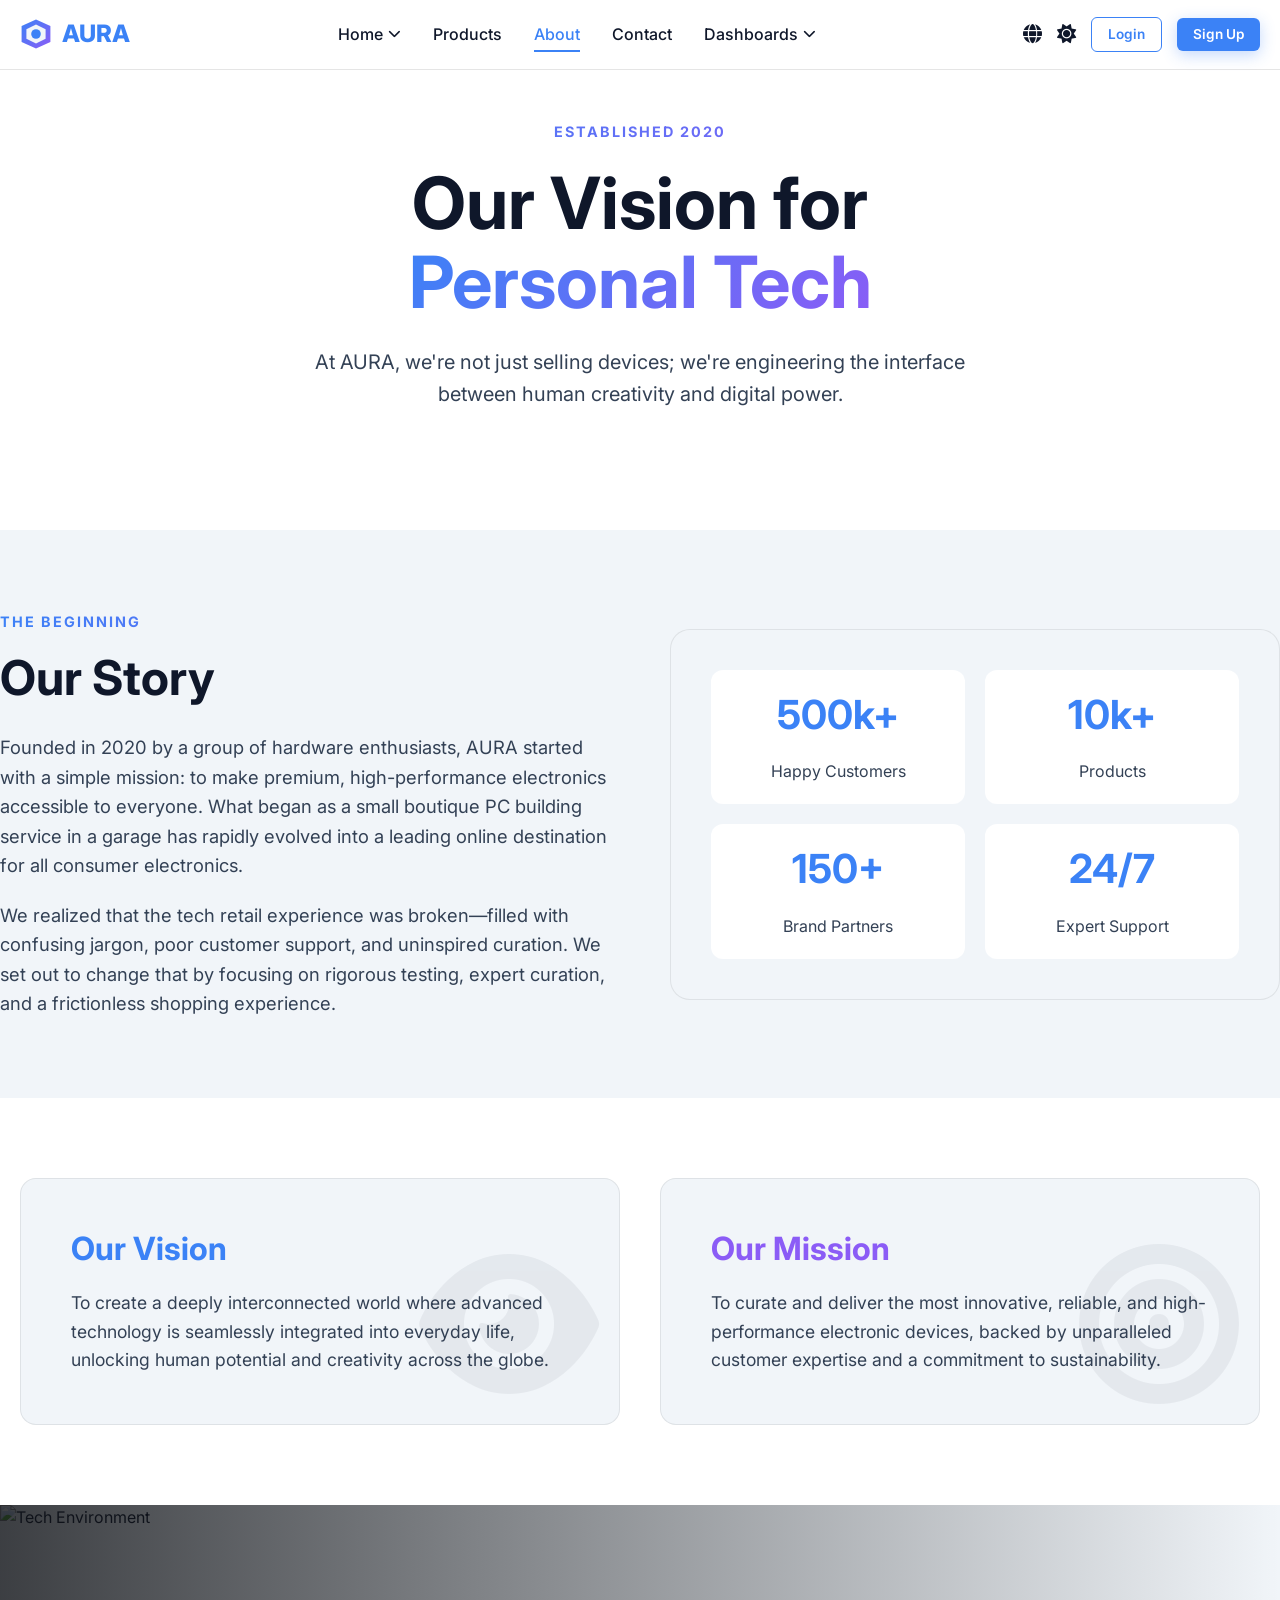
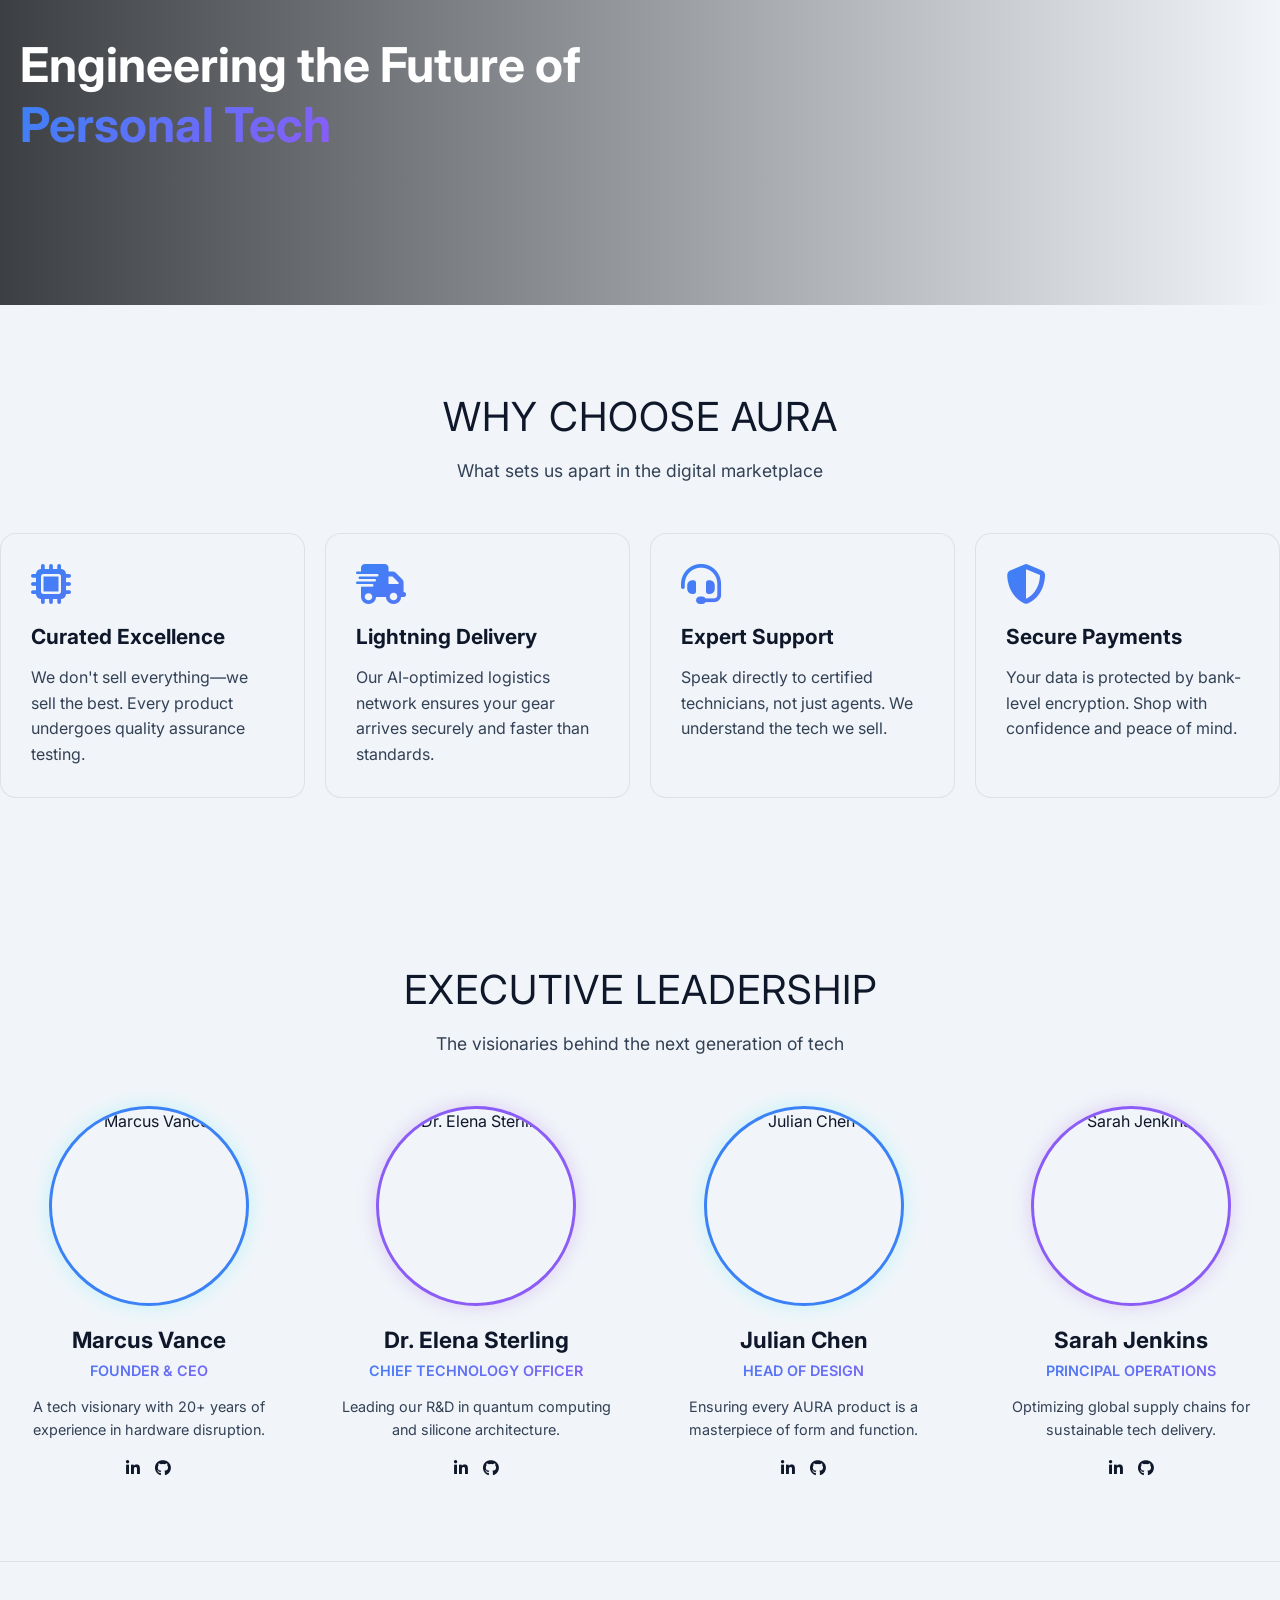
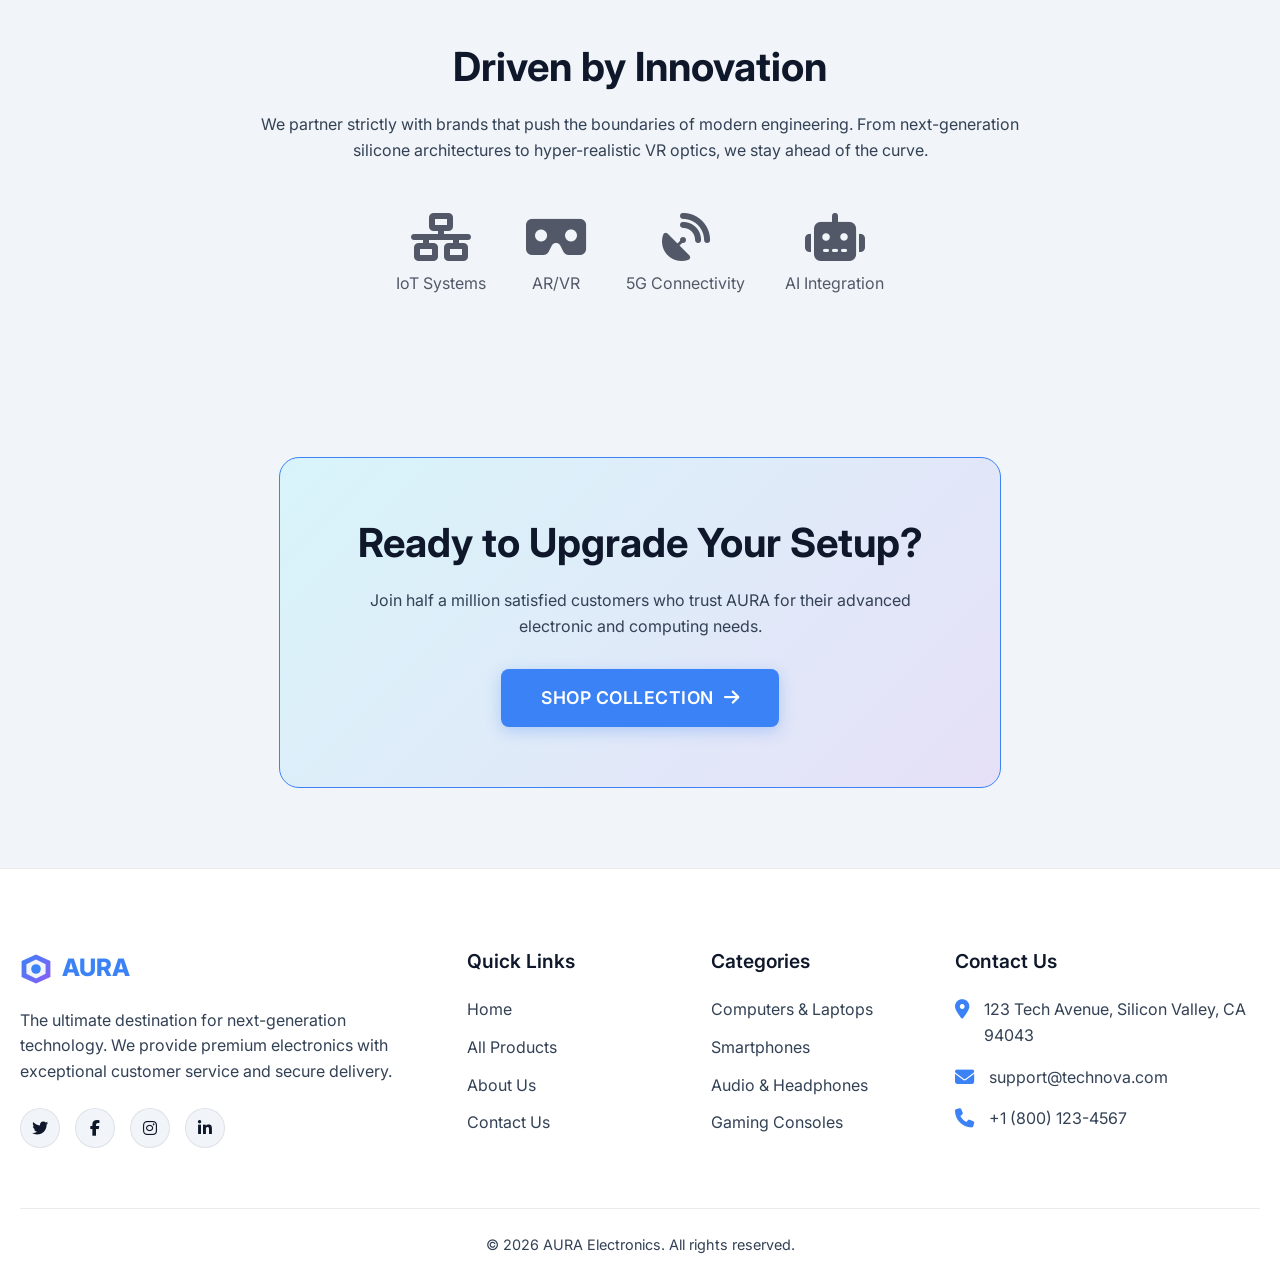
==== about.html @ 364e93a9 "Initial commit: Electronics E-commerce project" ====
<!DOCTYPE html>
<html lang="en">

<head>
    <meta charset="UTF-8">
    <meta name="viewport" content="width=device-width, initial-scale=1.0">
    <title>AURA | About Us</title>
    <link rel="icon"
        href="data:image/svg+xml,%3Csvg xmlns='http://www.w3.org/2000/svg' viewBox='0 0 100 100'%3E%3Cdefs%3E%3ClinearGradient id='g' x1='0%25' y1='0%25' x2='100%25' y2='100%25'%3E%3Cstop offset='0%25' stop-color='%2300f0ff'/%3E%3Cstop offset='100%25' stop-color='%238a2be2'/%3E%3C/linearGradient%3E%3C/defs%3E%3Cpath d='M50 5 L95 25 L95 75 L50 95 L5 75 L5 25 Z' fill='url(%23g)'/%3E%3Cpath d='M50 20 L80 35 L80 65 L50 80 L20 65 L20 35 Z' fill='%230f172a'/%3E%3Ccircle cx='50' cy='50' r='15' fill='%2300f0ff'/%3E%3C/svg%3E">
    <!-- FontAwesome for Icons -->
    <link rel="stylesheet" href="https://cdnjs.cloudflare.com/ajax/libs/font-awesome/6.4.0/css/all.min.css">
    <link rel="stylesheet" href="css/style.css">
    <script>
        (function () {
            const savedTheme = localStorage.getItem('theme');
            const systemTheme = window.matchMedia('(prefers-color-scheme: dark)').matches ? 'dark' : 'light';
            document.documentElement.setAttribute('data-theme', savedTheme || systemTheme);
        })();
    </script>
    <style>
        @media (max-width: 360px) {
            .about-kicker {
                font-size: 0.72rem !important;
                letter-spacing: 1px !important;
                margin-bottom: 10px !important;
            }

            .about-story-title {
                font-size: 1.75rem !important;
                line-height: 1.25 !important;
                margin-bottom: 14px !important;
            }

            .about-text h2:not(.about-story-title) {
                font-size: 2rem !important;
                margin-bottom: 18px !important;
            }

            .about-text p {
                font-size: 1rem !important;
            }

            section.section-padding.container div[style*="display: grid; grid-template-columns: 1fr 1fr; gap: 20px;"] {
                grid-template-columns: 1fr !important;
                padding: 20px !important;
                gap: 12px !important;
            }

            section.section-padding[style*="background: var(--bg-surface);"] .container.grid.grid-2>div {
                padding: 24px !important;
            }

            section[style*="height: 400px; position: relative; overflow: hidden;"] {
                height: 300px !important;
            }

            section[style*="height: 400px; position: relative; overflow: hidden;"] h2 {
                font-size: 1.65rem !important;
                line-height: 1.25 !important;
            }

            .team-card div[style*="width: 200px; height: 200px;"] {
                width: 140px !important;
                height: 140px !important;
            }

            section.section-padding.container.text-center>div[style*="padding: 60px;"] {
                padding: 28px 20px !important;
            }

            section[style*="background: var(--bg-surface-elevated); border-top: 1px solid var(--border-subtle);"] div[style*="display: flex; justify-content: center; gap: 40px; flex-wrap: wrap; opacity: 0.7;"] {
                gap: 20px !important;
            }
        }
    </style>
</head>

<body>

    <div class="main-wrapper">
        <!-- Navigation -->
        <header class="navbar">
            <div class="container nav-container">
                <a href="index.html" class="brand" style="display: flex; align-items: center; gap: 10px;">
                    <svg width="32" height="32" viewBox="0 0 100 100" fill="none" xmlns="http://www.w3.org/2000/svg">
                        <path d="M50 5 L95 25 L95 75 L50 95 L5 75 L5 25 Z" fill="url(#grad1)" />
                        <path d="M50 20 L80 35 L80 65 L50 80 L20 65 L20 35 Z" fill="var(--bg-dark)" />
                        <circle cx="50" cy="50" r="15" fill="var(--primary-blue)" />
                        <defs>
                            <linearGradient id="grad1" x1="0%" y1="0%" x2="100%" y2="100%">
                                <stop offset="0%" stop-color="var(--primary-blue)" />
                                <stop offset="100%" stop-color="var(--secondary-purple)" />
                            </linearGradient>
                        </defs>
                    </svg>
                    <span>AURA</span>
                </a>
                <nav class="nav-links">
                    <div class="dropdown">
                        <a href="index.html" class="dropbtn">Home <i class="fa-solid fa-chevron-down"
                                style="font-size: 0.8em; margin-left: 5px;"></i></a>
                        <div class="dropdown-content">
                            <a href="index.html">Home 1</a>
                            <a href="index2.html">Home 2</a>
                        </div>
                    </div>

                    <a href="products.html">Products</a>
                    <a href="about.html" class="active">About</a>
                    <a href="contact.html">Contact</a>

                    <div class="dropdown">
                        <a href="user-dashboard.html" class="dropbtn">Dashboards <i class="fa-solid fa-chevron-down"
                                style="font-size: 0.8em; margin-left: 5px;"></i></a>
                        <div class="dropdown-content">
                            <a href="user-dashboard.html">User Dashboard</a>
                            <a href="admin-dashboard.html">Admin Dashboard</a>
                        </div>
                    </div>
                    <div class="show-mobile" style="flex-direction: column; width: 100%; gap: 10px; margin-top: 20px;">
                        <a href="login.html" class="btn btn-outline btn-nav" style="width: 100%;">Login</a>
                        <a href="signup.html" class="btn btn-primary btn-nav" style="width: 100%;">Sign Up</a>
                    </div>
                </nav>
                <div class="nav-icons">
                    <button id="rtl-btn" class="nav-icon"
                        style="background: none; border: none; cursor: pointer; color: var(--text-main);"
                        title="Toggle RTL/LTR">
                        <i class="fa-solid fa-globe"></i>
                    </button>
                    <button id="theme-toggle" class="nav-icon" title="Toggle Dark/Light Mode">
        <i class="fa-solid fa-moon"></i>
    </button>

                    <div class="hide-mobile" style="display: flex; gap: 15px; align-items: center;">
                        <a href="login.html" class="btn btn-outline btn-nav">Login</a>
                        <a href="signup.html" class="btn btn-primary btn-nav">Sign Up</a>
                    </div>

                    <div class="hamburger"><span></span><span></span><span></span></div>
                </div>
            </div>
        </header>

            <!-- Page Hero -->
            <section class="hero-section"
                style="padding: 120px 0; background: linear-gradient(var(--nav-bg-solid), var(--nav-bg-solid)), url('https://images.unsplash.com/photo-1516387083627-23f26e382023?q=80&w=2000&auto=format&fit=crop') center/cover; text-align: center;">
                <div class="container" style="max-width: 800px;">
                    <span class="text-gradient" style="font-weight: 700; text-transform: uppercase; letter-spacing: 2px; font-size: 0.9rem; display: block; margin-bottom: 20px;">Established 2020</span>
                    <h1 style="font-size: 4.5rem; line-height: 1.1; margin-bottom: 25px;">Our Vision for <br><span class="text-gradient">Personal Tech</span></h1>
                    <p class="text-muted" style="font-size: 1.25rem; max-width: 700px; margin: 0 auto; line-height: 1.6;">At AURA, we're not just selling devices; we're engineering the interface between human creativity and digital power.</p>
                </div>
            </section>

            <!-- Company Story -->
            <section class="section-padding container">
                <div class="grid grid-2" style="gap: 60px; align-items: center;">
                    <div class="about-text">
                        <span class="text-gradient about-kicker" style="font-weight: 700; text-transform: uppercase; letter-spacing: 2px; font-size: 0.9rem; display: block; margin-bottom: 15px;">The Beginning</span>
                        <h2 class="about-story-title" style="font-size: 3rem; margin-bottom: 25px;">Our Story</h2>
                        <p class="text-muted" style="margin-bottom: 20px; font-size: 1.15rem; line-height: 1.6;">Founded in 2020 by a group
                            of hardware enthusiasts, AURA started with a simple mission: to make premium,
                            high-performance electronics accessible to everyone. What began as a small boutique PC
                            building service in a garage has rapidly evolved into a leading online destination for all
                            consumer electronics.</p>
                        <p class="text-muted" style="font-size: 1.15rem; line-height: 1.6;">We realized that the tech retail experience was
                            broken—filled with confusing jargon, poor customer support, and uninspired curation. We set
                            out to change that by focusing on rigorous testing, expert curation, and a frictionless
                            shopping experience.</p>
                    </div>
                    <div
                        style="background: var(--bg-surface-elevated); border: 1px solid var(--border-subtle); border-radius: 20px; padding: 40px; display: grid; grid-template-columns: 1fr 1fr; gap: 20px;">
                        <div
                            style="text-align: center; padding: 20px; background: var(--bg-surface); border-radius: 12px;">
                            <h3 style="font-size: 2.5rem; color: var(--primary-blue);">500k+</h3>
                            <p class="text-muted">Happy Customers</p>
                        </div>
                        <div
                            style="text-align: center; padding: 20px; background: var(--bg-surface); border-radius: 12px;">
                            <h3 style="font-size: 2.5rem; color: var(--primary-blue);">10k+</h3>
                            <p class="text-muted">Products</p>
                        </div>
                        <div
                            style="text-align: center; padding: 20px; background: var(--bg-surface); border-radius: 12px;">
                            <h3 style="font-size: 2.5rem; color: var(--primary-blue);">150+</h3>
                            <p class="text-muted">Brand Partners</p>
                        </div>
                        <div
                            style="text-align: center; padding: 20px; background: var(--bg-surface); border-radius: 12px;">
                            <h3 style="font-size: 2.5rem; color: var(--primary-blue);">24/7</h3>
                            <p class="text-muted">Expert Support</p>
                        </div>
                    </div>
                </div>
            </section>

            <!-- Vision & Mission -->
            <section class="section-padding" style="background: var(--bg-surface);">
                <div class="container grid grid-2" style="gap: 40px;">
                    <div
                        style="background: var(--bg-dark); padding: 50px; border-radius: 16px; border: 1px solid var(--border-subtle); position: relative; overflow: hidden;">
                        <i class="fa-solid fa-eye"
                            style="position: absolute; right: 20px; bottom: 20px; font-size: 10rem; opacity: 0.05;"></i>
                        <h3 style="font-size: 2rem; margin-bottom: 20px; color: var(--primary-blue);">Our Vision</h3>
                        <p class="text-muted" style="font-size: 1.1rem;">To create a deeply interconnected world where
                            advanced technology is seamlessly integrated into everyday life, unlocking human potential
                            and creativity across the globe.</p>
                    </div>
                    <div
                        style="background: var(--bg-dark); padding: 50px; border-radius: 16px; border: 1px solid var(--border-subtle); position: relative; overflow: hidden;">
                        <i class="fa-solid fa-bullseye"
                            style="position: absolute; right: 20px; bottom: 20px; font-size: 10rem; opacity: 0.05;"></i>
                        <h3 style="font-size: 2rem; margin-bottom: 20px; color: var(--secondary-purple);">Our Mission
                        </h3>
                        <p class="text-muted" style="font-size: 1.1rem;">To curate and deliver the most innovative,
                            reliable, and high-performance electronic devices, backed by unparalleled customer expertise
                            and a commitment to sustainability.</p>
                    </div>
                </div>
            </section>

            <!-- Immersive Visual Section -->
            <section style="height: 400px; position: relative; overflow: hidden;">
                <img src="https://images.unsplash.com/photo-1498050108023-c5249f4df085?q=80&w=2000&auto=format&fit=crop"
                    alt="Tech Environment" style="width: 100%; height: 100%; object-fit: cover;">
                <div
                    style="position: absolute; inset: 0; background: linear-gradient(to right, rgba(15, 17, 21, 0.8), transparent);">
                </div>
                <div class="container" style="position: absolute; top: 50%; transform: translateY(-50%); z-index: 2;">
                    <h2 style="font-size: 3rem; max-width: 600px; color: #fff;">Engineering the Future of <br><span
                            class="text-gradient">Personal Tech</span></h2>
                </div>
            </section>

            <!-- Why Choose Us -->
            <section class="section-padding container">
                <div class="section-title text-center">Why Choose AURA</div>
                <div class="section-subtitle text-center">What sets us apart in the digital marketplace</div>
                <div class="grid grid-4" style="gap: 20px;">
                    <div
                        style="padding: 30px; border: 1px solid var(--border-subtle); border-radius: 16px; background: var(--bg-surface-elevated); transition: var(--transition-bounce);">
                        <i class="fa-solid fa-microchip text-gradient"
                            style="font-size: 2.5rem; margin-bottom: 20px;"></i>
                        <h4 style="font-size: 1.3rem; margin-bottom: 15px;">Curated Excellence</h4>
                        <p class="text-muted">We don't sell everything—we sell the best. Every product undergoes quality assurance testing.</p>
                    </div>
                    <div
                        style="padding: 30px; border: 1px solid var(--border-subtle); border-radius: 16px; background: var(--bg-surface-elevated); transition: var(--transition-bounce);">
                        <i class="fa-solid fa-truck-fast text-gradient"
                            style="font-size: 2.5rem; margin-bottom: 20px;"></i>
                        <h4 style="font-size: 1.3rem; margin-bottom: 15px;">Lightning Delivery</h4>
                        <p class="text-muted">Our AI-optimized logistics network ensures your gear arrives securely and faster than standards.</p>
                    </div>
                    <div
                        style="padding: 30px; border: 1px solid var(--border-subtle); border-radius: 16px; background: var(--bg-surface-elevated); transition: var(--transition-bounce);">
                        <i class="fa-solid fa-headset text-gradient"
                            style="font-size: 2.5rem; margin-bottom: 20px;"></i>
                        <h4 style="font-size: 1.3rem; margin-bottom: 15px;">Expert Support</h4>
                        <p class="text-muted">Speak directly to certified technicians, not just agents. We understand the tech we sell.</p>
                    </div>
                    <div
                        style="padding: 30px; border: 1px solid var(--border-subtle); border-radius: 16px; background: var(--bg-surface-elevated); transition: var(--transition-bounce);">
                        <i class="fa-solid fa-shield-halved text-gradient"
                            style="font-size: 2.5rem; margin-bottom: 20px;"></i>
                        <h4 style="font-size: 1.3rem; margin-bottom: 15px;">Secure Payments</h4>
                        <p class="text-muted">Your data is protected by bank-level encryption. Shop with confidence and peace of mind.</p>
                    </div>
                </div>
            </section>

            <!-- Executive Leadership (Fulfilling Point 28 & 12) -->
            <section class="section-padding container">
                <div class="section-title text-center">Executive Leadership</div>
                <div class="section-subtitle text-center">The visionaries behind the next generation of tech</div>
                <div class="grid grid-4" style="gap: 30px;">
                    <!-- Member 1: Founder -->
                    <div class="team-card" style="text-align: center;">
                        <div style="width: 200px; height: 200px; margin: 0 auto 20px; border-radius: 50%; overflow: hidden; border: 3px solid var(--primary-blue); box-shadow: 0 0 20px rgba(0, 240, 255, 0.2);">
                            <img src="file:///Users/venkatragavn/.gemini/antigravity/brain/c1e89f75-7025-451e-896c-60e40c8e0412/ceo_marcus_vance_1775139511329.png" alt="Marcus Vance" style="width: 100%; height: 100%; object-fit: cover;">
                        </div>
                        <h4 style="font-size: 1.4rem; margin-bottom: 5px;">Marcus Vance</h4>
                        <p class="text-gradient" style="font-weight: 600; margin-bottom: 12px; font-size: 0.9rem; text-transform: uppercase;">Founder & CEO</p>
                        <p class="text-muted" style="font-size: 0.9rem; margin-bottom: 15px;">A tech visionary with 20+ years of experience in hardware disruption.</p>
                        <div style="display: flex; justify-content: center; gap: 15px;">
                            <a href="#" style="color: var(--text-main); transition: all 0.3s;" class="social-icon-hover"><i class="fa-brands fa-linkedin-in"></i></a>
                            <a href="#" style="color: var(--text-main); transition: all 0.3s;" class="social-icon-hover"><i class="fa-brands fa-github"></i></a>
                        </div>
                    </div>

                    <!-- Member 2: CTO -->
                    <div class="team-card" style="text-align: center;">
                        <div style="width: 200px; height: 200px; margin: 0 auto 20px; border-radius: 50%; overflow: hidden; border: 3px solid var(--secondary-purple); box-shadow: 0 0 20px rgba(138, 43, 226, 0.2);">
                            <img src="file:///Users/venkatragavn/.gemini/antigravity/brain/c1e89f75-7025-451e-896c-60e40c8e0412/cto_elena_sterling_portrait_1775139528900.png" alt="Dr. Elena Sterling" style="width: 100%; height: 100%; object-fit: cover;">
                        </div>
                        <h4 style="font-size: 1.4rem; margin-bottom: 5px;">Dr. Elena Sterling</h4>
                        <p class="text-gradient" style="font-weight: 600; margin-bottom: 12px; font-size: 0.9rem; text-transform: uppercase;">Chief Technology Officer</p>
                        <p class="text-muted" style="font-size: 0.9rem; margin-bottom: 15px;">Leading our R&D in quantum computing and silicone architecture.</p>
                        <div style="display: flex; justify-content: center; gap: 15px;">
                            <a href="#" style="color: var(--text-main); transition: all 0.3s;" class="social-icon-hover"><i class="fa-brands fa-linkedin-in"></i></a>
                            <a href="#" style="color: var(--text-main); transition: all 0.3s;" class="social-icon-hover"><i class="fa-brands fa-github"></i></a>
                        </div>
                    </div>

                    <!-- Member 3: Design -->
                    <div class="team-card" style="text-align: center;">
                        <div style="width: 200px; height: 200px; margin: 0 auto 20px; border-radius: 50%; overflow: hidden; border: 3px solid var(--primary-blue); box-shadow: 0 0 20px rgba(0, 240, 255, 0.2);">
                            <img src="file:///Users/venkatragavn/.gemini/antigravity/brain/c1e89f75-7025-451e-896c-60e40c8e0412/head_of_design_julian_chen_portrait_1775139548751.png" alt="Julian Chen" style="width: 100%; height: 100%; object-fit: cover;">
                        </div>
                        <h4 style="font-size: 1.4rem; margin-bottom: 5px;">Julian Chen</h4>
                        <p class="text-gradient" style="font-weight: 600; margin-bottom: 12px; font-size: 0.9rem; text-transform: uppercase;">Head of Design</p>
                        <p class="text-muted" style="font-size: 0.9rem; margin-bottom: 15px;">Ensuring every AURA product is a masterpiece of form and function.</p>
                        <div style="display: flex; justify-content: center; gap: 15px;">
                            <a href="#" style="color: var(--text-main); transition: all 0.3s;" class="social-icon-hover"><i class="fa-brands fa-linkedin-in"></i></a>
                            <a href="#" style="color: var(--text-main); transition: all 0.3s;" class="social-icon-hover"><i class="fa-brands fa-github"></i></a>
                        </div>
                    </div>

                    <!-- Member 4: Strategy -->
                    <div class="team-card" style="text-align: center;">
                        <div style="width: 200px; height: 200px; margin: 0 auto 20px; border-radius: 50%; overflow: hidden; border: 3px solid var(--secondary-purple); box-shadow: 0 0 20px rgba(138, 43, 226, 0.2);">
                            <img src="file:///Users/venkatragavn/.gemini/antigravity/brain/c1e89f75-7025-451e-896c-60e40c8e0412/cso_sarah_jenkins_portrait_1775139567579.png" alt="Sarah Jenkins" style="width: 100%; height: 100%; object-fit: cover;">
                        </div>
                        <h4 style="font-size: 1.4rem; margin-bottom: 5px;">Sarah Jenkins</h4>
                        <p class="text-gradient" style="font-weight: 600; margin-bottom: 12px; font-size: 0.9rem; text-transform: uppercase;">Principal Operations</p>
                        <p class="text-muted" style="font-size: 0.9rem; margin-bottom: 15px;">Optimizing global supply chains for sustainable tech delivery.</p>
                        <div style="display: flex; justify-content: center; gap: 15px;">
                            <a href="#" style="color: var(--text-main); transition: all 0.3s;" class="social-icon-hover"><i class="fa-brands fa-linkedin-in"></i></a>
                            <a href="#" style="color: var(--text-main); transition: all 0.3s;" class="social-icon-hover"><i class="fa-brands fa-github"></i></a>
                        </div>
                    </div>
                </div>
            </section>



            <!-- Technology Expertise -->
            <section class="section-padding"
                style="background: var(--bg-surface-elevated); border-top: 1px solid var(--border-subtle);">
                <div class="container text-center">
                    <h2 style="font-size: 2.5rem; margin-bottom: 20px;">Driven by Innovation</h2>
                    <p class="text-muted" style="max-width: 800px; margin: 0 auto 50px;">We partner strictly with brands
                        that push the boundaries of modern engineering. From next-generation silicone architectures to
                        hyper-realistic VR optics, we stay ahead of the curve.</p>

                    <div style="display: flex; justify-content: center; gap: 40px; flex-wrap: wrap; opacity: 0.7;">
                        <div style="display: flex; flex-direction: column; align-items: center; gap: 10px;">
                            <i class="fa-solid fa-network-wired" style="font-size: 3rem;"></i>
                            <span>IoT Systems</span>
                        </div>
                        <div style="display: flex; flex-direction: column; align-items: center; gap: 10px;">
                            <i class="fa-solid fa-vr-cardboard" style="font-size: 3rem;"></i>
                            <span>AR/VR</span>
                        </div>
                        <div style="display: flex; flex-direction: column; align-items: center; gap: 10px;">
                            <i class="fa-solid fa-satellite-dish" style="font-size: 3rem;"></i>
                            <span>5G Connectivity</span>
                        </div>
                        <div style="display: flex; flex-direction: column; align-items: center; gap: 10px;">
                            <i class="fa-solid fa-robot" style="font-size: 3rem;"></i>
                            <span>AI Integration</span>
                        </div>
                    </div>
                </div>
            </section>

            <!-- Call to Action -->
            <section class="section-padding container text-center">
                <div
                    style="background: linear-gradient(135deg, rgba(0, 240, 255, 0.1), rgba(138, 43, 226, 0.1)); border: 1px solid var(--primary-blue); padding: 60px; border-radius: 20px;">
                    <h2 style="font-size: 2.5rem; margin-bottom: 20px;">Ready to Upgrade Your Setup?</h2>
                    <p class="text-muted"
                        style="margin-bottom: 30px; max-width: 600px; margin-left: auto; margin-right: auto;">Join half
                        a million satisfied customers who trust AURA for their advanced electronic and computing
                        needs.</p>
                    <a href="products.html" class="btn btn-primary" style="padding: 15px 40px; font-size: 1.1rem;">Shop
                        Collection <i class="fa-solid fa-arrow-right"></i></a>
                </div>
            </section>

        </main>

        <!-- Footer -->
        <footer class="footer">
            <div class="container">
                <div class="footer-top">
                    <div>
                        <a href="index.html" class="brand footer-brand"
                            style="display: flex; align-items: center; gap: 10px;">
                            <svg width="32" height="32" viewBox="0 0 100 100" fill="none"
                                xmlns="http://www.w3.org/2000/svg">
                                <path d="M50 5 L95 25 L95 75 L50 95 L5 75 L5 25 Z" fill="url(#grad2)" />
                                <path d="M50 20 L80 35 L80 65 L50 80 L20 65 L20 35 Z" fill="var(--bg-dark)" />
                                <circle cx="50" cy="50" r="15" fill="var(--primary-blue)" />
                                <defs>
                                    <linearGradient id="grad2" x1="0%" y1="0%" x2="100%" y2="100%">
                                        <stop offset="0%" stop-color="var(--primary-blue)" />
                                        <stop offset="100%" stop-color="var(--secondary-purple)" />
                                    </linearGradient>
                                </defs>
                            </svg>
                            <span>AURA</span>
                        </a>
                        <p class="footer-text">The ultimate destination for next-generation technology. We provide
                            premium electronics with exceptional customer service and secure delivery.</p>
                        <div class="social-links">
                            <a href="#" class="social-link"><i class="fa-brands fa-twitter"></i></a>
                            <a href="#" class="social-link"><i class="fa-brands fa-facebook-f"></i></a>
                            <a href="#" class="social-link"><i class="fa-brands fa-instagram"></i></a>
                            <a href="#" class="social-link"><i class="fa-brands fa-linkedin-in"></i></a>
                        </div>
                    </div>

                    <div>
                        <h4 class="footer-title">Quick Links</h4>
                        <ul class="footer-links">
                            <li><a href="index.html">Home</a></li>
                            <li><a href="products.html">All Products</a></li>
                            <li><a href="about.html">About Us</a></li>
                            <li><a href="contact.html">Contact Us</a></li>
                        </ul>
                    </div>

                    <div>
                        <h4 class="footer-title">Categories</h4>
                        <ul class="footer-links">
                            <li><a href="#">Computers & Laptops</a></li>
                            <li><a href="#">Smartphones</a></li>
                            <li><a href="#">Audio & Headphones</a></li>
                            <li><a href="#">Gaming Consoles</a></li>
                        </ul>
                    </div>

                    <div>
                        <h4 class="footer-title">Contact Us</h4>
                        <ul class="footer-contact">
                            <li><i class="fa-solid fa-location-dot"></i> <span>123 Tech Avenue, Silicon Valley, CA
                                    94043</span></li>
                            <li><i class="fa-solid fa-envelope"></i> <span>support@technova.com</span></li>
                            <li><i class="fa-solid fa-phone"></i> <span>+1 (800) 123-4567</span></li>
                        </ul>
                    </div>
                </div>

                <div class="footer-bottom">
                    <p>&copy; 2026 AURA Electronics. All rights reserved.</p>
                </div>
            </div>
        </footer>
    </div>
    <script src="js/script.js"></script>
</body>

</html>
---- css/style.css ----
/* ==========================================================================
   Electronics E-commerce - Modern Tech Theme
   ========================================================================== */

@import url('https://fonts.googleapis.com/css2?family=Inter:wght@300;400;500;600;700;800&display=swap');

:root {
  /* Dynamic Color Palette - Modernized */
  --bg-dark: #0f1115;
  --bg-surface: #1a1d24;
  --bg-surface-elevated: #232730;

  --primary-blue: #3b82f6;
  /* Modern solid blue */
  --primary-blue-hover: #2563eb;
  --secondary-purple: #8b5cf6;
  /* Modern elegant purple */

  --text-main: #f8fafc;
  --text-muted: #94a3b8;

  --border-subtle: rgba(255, 255, 255, 0.06);
  --border-focus: rgba(59, 130, 246, 0.5);

  --glass-bg: rgba(26, 29, 36, 0.65);
  --glass-border: rgba(255, 255, 255, 0.08);

  /* Status Colors */
  --sale-red: #ef4444;
  --success-green: #10b981;
  --rating-yellow: #fbbf24;

  /* Typography */
  --font-family: 'Inter', sans-serif;

  /* Transitions */
  --transition-fast: 0.2s ease;
  --transition-normal: 0.3s ease;
  --transition-bounce: 0.4s cubic-bezier(0.175, 0.885, 0.32, 1.275);

  /* Layout */
  --container-max: 1280px;
  --nav-height: 70px;
  --sidebar-width: 260px;
  --nav-bg: rgba(10, 12, 16, 0.85);
  --nav-bg-solid: rgba(10, 12, 16, 0.98);

  /* Shadows */
  --shadow-glow: 0 0 20px rgba(59, 130, 246, 0.25);
  --shadow-card: 0 10px 40px rgba(0, 0, 0, 0.5);
}

/* Light Mode Overrides */
[data-theme="light"] {
  --bg-surface: #ffffff;
  --bg-surface-elevated: #f1f5f9;
  --text-main: #0f172a;
  --text-muted: #334155; /* Darkened for better contrast in Light Mode */
  --border-subtle: rgba(0, 0, 0, 0.08);
  --bg-dark: #f1f5f9; /* Slightly different for better depth */
}

/* Custom Premium Scrollbar */
::-webkit-scrollbar {
  width: 8px;
  height: 8px;
}

::-webkit-scrollbar-track {
  background: var(--bg-dark);
}

::-webkit-scrollbar-thumb {
  background: var(--border-subtle);
  border-radius: 10px;
}

::-webkit-scrollbar-thumb:hover {
  background: var(--text-muted);
}

[data-theme="light"] {
  --glass-bg: rgba(255, 255, 255, 0.7);
  --glass-border: rgba(0, 0, 0, 0.1);
  --shadow-card: 0 10px 40px rgba(0, 0, 0, 0.05);
  --nav-bg: rgba(255, 255, 255, 0.8);
  --nav-bg-solid: rgba(255, 255, 255, 0.98);
}

/* Theme Transition Prevention (to avoid flash during JS mount) */
.no-transition, .no-transition * {
  transition: none !important;
}

/* ==========================================================================
   Reset & Base
   ========================================================================== */
*,
*::before,
*::after {
  box-sizing: border-box;
  margin: 0;
  padding: 0;
}

body {
  font-family: var(--font-family);
  background-color: var(--bg-dark);
  color: var(--text-main);
  line-height: 1.6;
  overflow-x: hidden;
  -webkit-font-smoothing: antialiased;
  /* Point 2: Fix scrollbar overlap */
  scrollbar-gutter: stable;
  transition: background-color 0.3s ease, color 0.3s ease, border-color 0.3s ease;
}



img {
  max-width: 100%;
  display: block;
  object-fit: cover;
}

a {
  color: inherit;
  text-decoration: none;
  transition: color var(--transition-fast);
}

ul {
  list-style: none;
}

button,
input,
select,
textarea {
  font-family: inherit;
  outline: none;
  border: none;
  background: none;
  color: inherit;
}

/* ==========================================================================
   Typography Utilities
   ========================================================================== */
h1,
h2,
h3,
h4,
h5,
h6 {
  font-weight: 700;
  line-height: 1.25;
  margin-bottom: 1.2rem;
  color: var(--text-main);
}

h1 { font-size: 3.5rem; }
h2 { font-size: 2.5rem; }
h3 { font-size: 1.75rem; }
h4 { font-size: 1.25rem; }
h5 { font-size: 1.1rem; }
h6 { font-size: 1rem; }

.text-gradient {
  background: linear-gradient(135deg, var(--primary-blue), var(--secondary-purple));
  -webkit-background-clip: text;
  -webkit-text-fill-color: transparent;
  background-clip: text;
}

.text-muted {
  color: var(--text-muted);
}

.text-center {
  text-align: center;
}

.section-title {
  font-size: 2.5rem;
  margin-bottom: 0.5rem;
  text-transform: uppercase;
  letter-spacing: 1px;
}

.section-subtitle {
  font-size: 1.1rem;
  color: var(--text-muted);
  margin-bottom: 3rem;
}

/* ==========================================================================
   Layout & Grid
   ========================================================================== */
.container {
  max-width: var(--container-max);
  margin: 0 auto;
  padding: 0 20px;
}

.section-padding {
  padding: 80px 0;
}

.grid {
  display: grid;
  gap: 24px;
  align-items: stretch;
}

.grid-2 {
  grid-template-columns: repeat(2, 1fr);
}

.grid-3 {
  grid-template-columns: repeat(3, 1fr);
}

.grid-4 {
  grid-template-columns: repeat(4, 1fr);
}

.grid-5 {
  grid-template-columns: repeat(5, 1fr);
}

/* Grid items - ensure they stretch and align content */
.grid > div {
  display: flex;
  flex-direction: column;
}

.grid > div > .chart-container-enhanced,
.grid > div > .donut-container {
  flex-grow: 1;
}

/* ==========================================================================
   Components: Buttons
   ========================================================================== */
.btn {
  display: inline-flex;
  align-items: center;
  justify-content: center;
  padding: 10px 24px; /* Standardized Point 17 */
  font-size: 0.95rem;
  font-weight: 600;
  border-radius: 8px;
  cursor: pointer;
  transition: all var(--transition-normal);
  text-transform: uppercase;
  letter-spacing: 0.5px;
  gap: 10px;
  text-align: center; /* Point 30 */
}

.btn-primary {
  background: var(--primary-blue);
  color: #fff;
  box-shadow: 0 4px 15px rgba(59, 130, 246, 0.3);
}

.btn-primary:hover {
  background: var(--primary-blue-hover);
  transform: translateY(-2px);
  box-shadow: var(--shadow-glow);
}

.btn-outline {
  background: transparent;
  border: 1.5px solid var(--primary-blue);
  color: var(--primary-blue);
}

.btn-outline:hover {
  background: var(--primary-blue);
  color: #fff;
  box-shadow: var(--shadow-glow);
  transform: translateY(-2px);
}

.btn-full {
  width: 100%;
}

.btn-nav {
  padding: 6px 16px !important;
  font-size: 0.85rem !important;
  border-radius: 6px !important;
  text-transform: none !important;
  font-weight: 600 !important;
  letter-spacing: 0 !important;
  gap: 6px !important;
}

.btn-social {
  background: var(--bg-surface);
  border: 1px solid var(--border-subtle);
  color: var(--text-main);
  text-transform: none;
  letter-spacing: 0;
  font-weight: 500;
  transition: all var(--transition-fast);
}

.btn-social:hover {
  background: var(--bg-surface-elevated);
  border-color: var(--primary-blue);
  transform: translateY(-2px);
}

.btn-google {
  background: #fff;
  color: #1f2937;
  border: none;
}

.btn-google:hover {
  background: #f8fafc;
  box-shadow: 0 4px 12px rgba(0, 0, 0, 0.1);
}

.btn-apple {
  background: #000;
  color: #fff;
  border: 1px solid rgba(255, 255, 255, 0.1);
}

.btn-apple:hover {
  background: #111;
  border-color: rgba(255, 255, 255, 0.2);
}

/* ==========================================================================
   Components: Header / Navbar
   ========================================================================== */
.navbar {
  position: fixed;
  top: 0;
  left: 0;
  width: 100%;
  height: var(--nav-height);
  background: var(--glass-bg);
  backdrop-filter: blur(16px);
  -webkit-backdrop-filter: blur(16px);
  border-bottom: 1px solid var(--glass-border);
  z-index: 1000;
  display: flex;
  align-items: center;
  transition: all var(--transition-fast);
}



.nav-container {
  display: flex;
  justify-content: space-between;
  align-items: center;
  width: 100%;
}

.brand {
  font-size: 1.5rem;
  font-weight: 800;
  display: flex;
  align-items: center;
  gap: 10px;
}

.brand span {
  color: var(--primary-blue);
}

.nav-links {
  display: flex;
  gap: 32px; /* Point 15 fix */
  align-items: center;
}

.nav-links a {
  font-size: 1rem;
  font-weight: 500;
  position: relative;
  padding: 5px 0;
}

.nav-links a::after {
  content: '';
  position: absolute;
  bottom: 0;
  left: 0;
  width: 0;
  height: 2px;
  background: var(--primary-blue);
  transition: width var(--transition-fast);
}

.nav-links a:hover,
.nav-links a.active {
  color: var(--primary-blue);
}

.nav-links a.active::after {
  width: 100%;
}

.nav-icons {
  display: flex;
  gap: 15px; /* Slightly tighter gap for buttons */
  align-items: center;
}

.hide-mobile {
  display: inline-flex !important;
}

@media (max-width: 768px) {
  .hide-mobile {
    display: none !important;
  }
}

.show-mobile {
  display: none !important;
}

@media (max-width: 768px) {
  .show-mobile {
    display: flex !important;
  }
}

.nav-icon {
  font-size: 1.2rem;
  color: var(--text-main);
  position: relative;
  cursor: pointer;
  background: transparent;
  padding: 0;
  display: flex;
  align-items: center;
  justify-content: center;
  transition: color var(--transition-fast);
}

.nav-icon:hover {
  color: var(--primary-blue);
}

.nav-icon.rtl-active {
  color: var(--primary-blue);
  text-shadow: 0 0 10px rgba(59, 130, 246, 0.5);
}

.badge {
  position: absolute;
  top: -8px;
  right: -8px;
  background: var(--sale-red);
  color: #fff;
  font-size: 0.7rem;
  font-weight: 700;
  width: 18px;
  height: 18px;
  display: flex;
  align-items: center;
  justify-content: center;
  border-radius: 50%;
}

.hamburger {
  display: none;
  cursor: pointer;
  flex-direction: column;
  gap: 5px;
}

.hamburger span {
  display: block;
  width: 25px;
  height: 2px;
  background: var(--text-main);
  transition: var(--transition-fast);
}

/* ==========================================================================
   Components: Product Cards
   ========================================================================== */
.product-card {
  background: var(--bg-surface-elevated);
  border: 1px solid var(--border-subtle);
  border-radius: 16px;
  overflow: hidden;
  display: flex;
  flex-direction: column;
  height: 100%;
  /* Equal height strict rule */
  transition: transform var(--transition-bounce), border-color var(--transition-fast), box-shadow var(--transition-normal);
  position: relative;
}

.product-card:hover {
  transform: translateY(-8px);
  border-color: rgba(255, 255, 255, 0.15);
  box-shadow: var(--shadow-card);
}

.product-badge {
  position: absolute;
  top: 15px;
  left: 15px;
  background: var(--sale-red);
  color: #fff;
  font-size: 0.75rem;
  font-weight: 700;
  padding: 4px 10px;
  border-radius: 4px;
  z-index: 2;
  text-transform: uppercase;
}

.product-image {
  position: relative;
  height: 240px;
  width: 100%;
  background: #ffffff;
  /* White background for product prominence */
  display: flex;
  align-items: center;
  justify-content: center;
  overflow: hidden;
}

.product-image img {
  width: 100%;
  height: 100%;
  object-fit: cover;
  transition: transform var(--transition-normal);
}

.product-card:hover .product-image img {
  transform: scale(1.1);
}

.product-actions {
  position: absolute;
  top: 15px;
  right: -50px;
  display: flex;
  flex-direction: column;
  gap: 10px;
  opacity: 0;
  transition: all var(--transition-normal);
  z-index: 2;
}

.product-card:hover .product-actions {
  right: 15px;
  opacity: 1;
}

.action-btn {
  width: 36px;
  height: 36px;
  background: var(--bg-surface);
  border: 1px solid var(--border-subtle);
  border-radius: 50%;
  display: flex;
  align-items: center;
  justify-content: center;
  color: var(--text-main);
  cursor: pointer;
  transition: all var(--transition-fast);
}

.action-btn:hover {
  background: var(--primary-blue);
  color: #fff;
  border-color: var(--primary-blue);
}

.product-info {
  padding: 20px;
  display: flex;
  flex-direction: column;
  flex-grow: 1;
}

.product-category {
  font-size: 0.85rem;
  color: #94a3b8; /* Brighter for contrast Point 26 */
  text-transform: uppercase;
  margin-bottom: 8px;
  letter-spacing: 0.5px;
}

.product-title {
  font-size: 1.1rem;
  font-weight: 600;
  margin-bottom: 15px;
  line-height: 1.4;
  flex-grow: 1;
  /* Pushes price and button to bottom */
}

.product-title a {
  display: -webkit-box;
  -webkit-line-clamp: 2;
  line-clamp: 2;
  -webkit-box-orient: vertical;
  overflow: hidden;
}

.product-title a:hover {
  color: var(--primary-blue);
}

.product-rating {
  display: flex;
  align-items: center;
  gap: 5px;
  margin-bottom: 10px;
  font-size: 0.85rem;
  color: var(--rating-yellow);
}

.product-rating span {
  color: #94a3b8; /* Brighter for contrast Point 26 */
}

.product-bottom {
  display: flex;
  justify-content: space-between;
  align-items: center;
  margin-top: auto;
  /* Aligns all bottoms uniformly */
}

.product-price {
  font-size: 1.25rem;
  font-weight: 700;
  color: var(--primary-blue);
}

.product-price-old {
  font-size: 0.9rem;
  color: var(--text-muted);
  text-decoration: line-through;
  margin-left: 8px;
  font-weight: 400;
}

/* ==========================================================================
   Forms & Inputs (Contact Page Rules)
   ========================================================================== */
.form-group {
  margin-bottom: 24px;
}

.form-group label {
  display: block;
  margin-bottom: 8px;
  font-size: 0.9rem;
  font-weight: 500;
  color: var(--text-muted);
}

.form-control {
  width: 100%;
  background: var(--bg-surface-elevated);
  border: 1px solid var(--border-subtle);
  color: var(--text-main);
  padding: 14px 18px;
  border-radius: 6px;
  font-size: 1rem;
  transition: border-color var(--transition-fast);
  /* Rule: No distracting hover animations */
}

.form-control:focus {
  border-color: var(--primary-blue);
  box-shadow: 0 0 0 2px rgba(0, 240, 255, 0.1);
}

textarea.form-control {
  min-height: 150px;
  resize: vertical;
}

/* ==========================================================================
   Footer
   ========================================================================== */
.footer {
  background: var(--bg-surface);
  border-top: 1px solid var(--border-subtle);
  padding-top: 80px;
}

.footer-top {
  display: grid;
  grid-template-columns: 2fr 1fr 1fr 1.5fr;
  gap: 40px;
  margin-bottom: 60px;
}

.footer-brand {
  margin-bottom: 20px;
}

.footer-text {
  color: var(--text-muted);
  margin-bottom: 24px;
}

.social-links {
  display: flex;
  gap: 15px;
}

.social-link {
  width: 40px;
  height: 40px;
  border-radius: 50%;
  background: var(--bg-surface-elevated);
  display: flex;
  align-items: center;
  justify-content: center;
  border: 1px solid var(--border-subtle);
}

.social-link:hover {
  background: var(--primary-blue);
  color: #000;
  border-color: var(--primary-blue);
  box-shadow: var(--shadow-glow);
}

.social-icon-hover:hover {
  color: var(--primary-blue) !important;
}

.footer-title {
  font-size: 1.2rem;
  margin-bottom: 24px;
  font-weight: 600;
}

.footer-links li {
  margin-bottom: 12px;
}

.footer-links a {
  color: var(--text-muted);
}

.footer-links a:hover {
  color: var(--primary-blue);
  transform: translateX(5px);
  display: inline-block;
}

.footer-contact li {
  display: flex;
  gap: 15px;
  margin-bottom: 16px;
  color: var(--text-muted);
}

.footer-contact i {
  color: var(--primary-blue);
  font-size: 1.2rem;
  margin-top: 3px;
}

.footer-bottom {
  border-top: 1px solid var(--border-subtle);
  padding: 24px 0;
  text-align: center;
  color: var(--text-muted);
  font-size: 0.9rem;
}

/* ==========================================================================
   Utility Layout Classes
   ========================================================================== */
.main-wrapper {
  min-height: 100vh;
  display: flex;
  flex-direction: column;
}

.main-content {
  flex-grow: 1;
  padding-top: var(--nav-height);
}

/* Centered focused layout for Auth */
.auth-layout {
  height: 100vh;
  display: flex;
  align-items: center;
  justify-content: center;
  background: radial-gradient(circle at center, var(--bg-surface) 0%, var(--bg-dark) 100%);
  overflow: hidden;
}

/* Dashboard strict rules */
.dashboard-layout {
  display: flex;
  height: 100vh;
}

.dashboard-sidebar {
  width: var(--sidebar-width);
  height: 100%;
  background: var(--bg-surface);
  border-right: 1px solid var(--border-subtle);
  display: flex;
  flex-direction: column;
  overflow-y: auto;
  flex-shrink: 0;
  transition: transform var(--transition-normal);
}

.dashboard-content {
  flex: 1;
  padding: 32px; /* Standardized offset from sidebar */
  background: var(--bg-dark);
  display: flex;
  flex-direction: column;
  gap: 32px; /* Uniform vertical rhythm */
  overflow-y: auto;
  overflow-x: hidden;
}

.dashboard-header {
  display: flex;
  justify-content: space-between;
  align-items: center;
  margin-bottom: 30px;
  gap: 15px;
  flex-wrap: wrap;
}

.dashboard-section-title {
  font-size: 1.5rem;
  font-weight: 700;
  margin-bottom: 24px;
  margin-top: 0;
  color: var(--text-main);
  white-space: normal;
  overflow: visible;
  text-overflow: clip;
  display: block;
  width: 100%;
  position: relative;
  z-index: 1;
}

/* Hero Section */
.hero-content h1 {
  font-size: 4rem;
  line-height: 1.1;
  margin-bottom: 20px;
}

.hero-btns {
  display: flex;
  flex-wrap: wrap;
  gap: 20px;
  align-items: center;
}

/* ==========================================================================
   Responsive Breakpoints
   ========================================================================== */
@media (min-width: 769px) {
  .hamburger {
    display: none !important;
  }

  .nav-links {
    position: static !important;
    display: flex !important;
    flex-direction: row !important;
    width: auto !important;
    height: auto !important;
    background: transparent !important;
    padding: 0 !important;
    transition: none !important;
    left: auto !important;
  }
}

@media (max-width: 1024px) {

  /* Tablet Landscape - Spacing Refinement */
  .container {
    padding-left: 40px !important;
    padding-right: 40px !important;
    max-width: 960px !important;
    margin: 0 auto !important;
  }

  .grid-2 {
    gap: 40px !important;
  }

  .grid-5,
  .grid-4 {
    grid-template-columns: repeat(3, 1fr);
  }

  .footer-top {
    grid-template-columns: 1fr 1fr;
  }
}

@media (max-width: 991px) {
  /* This is a safer breakpoint for switching to mobile menu if needed, 
     but we'll stick to 768px for now as per previous logic. */
}

@media (max-width: 768px) {

  /* Tablet & Mobile Menu */
  .grid-2,
  .grid-3,
  .grid-4,
  .grid-5 {
    grid-template-columns: 1fr;
  }

  .hamburger {
    display: flex !important;
  }

  .nav-icons {
    gap: 12px;
  }

  .hero-btns {
    flex-direction: column;
    gap: 15px;
  }

  .hero-btns .btn {
    width: 100%;
    margin: 0;
  }

  .nav-links {
    position: fixed;
    top: var(--nav-height);
    left: -100%;
    width: 100%;
    height: calc(100vh - var(--nav-height));
    background: var(--bg-surface);
    flex-direction: column;
    padding: 60px 40px !important;
    transition: left var(--transition-normal);
    z-index: 999;
    display: flex;
    align-items: flex-start !important;
    justify-content: flex-start !important;
    gap: 15px !important;
  }

  .nav-links.active {
    left: 0;
  }

  .nav-links a {
    font-size: 1.25rem !important;
    padding: 12px 20px !important;
    width: 100% !important;
    text-align: left !important;
    border-radius: 8px;
    transition: all var(--transition-fast);
  }

  .nav-links a::after {
    display: none !important;
  }

  .nav-links a.active {
    background: rgba(59, 130, 246, 0.1) !important;
    color: var(--primary-blue) !important;
    font-weight: 600;
  }

  .dashboard-sidebar {
    position: fixed;
    left: -100%;
    width: var(--sidebar-width);
    top: 0;
    height: 100vh;
    z-index: 1000;
  }

  .dashboard-sidebar.active {
    left: 0;
  }

  .dashboard-content {
    flex: 1;
  }

  .footer-top {
    grid-template-columns: 1fr 1fr;
  }

  /* About Page 768px Alignment Fixes */
  .about-text {
      text-align: center !important;
      max-width: 800px !important;
      margin: 0 auto !important;
  }

  .about-text .about-kicker,
  .about-text .about-story-title {
      display: block !important;
      text-align: center !important;
  }

  .about-text p {
      text-align: center !important;
      max-width: 600px !important;
      margin-left: auto !important;
      margin-right: auto !important;
  }

  section.section-padding.container .grid.grid-2 > div {
      width: 100% !important;
      max-width: 600px !important;
      margin: 0 auto !important;
  }

  section.section-padding.container .grid.grid-2 {
      gap: 40px !important;
  }
}

@media (max-width: 360px) {
  html, body {
    overflow-x: hidden;
    width: 100%;
    position: relative;
  }

  /* Mobile Optimization - 360px */
  .container {
    padding: 0 15px;
    width: 100% !important;
    max-width: 100% !important;
    box-sizing: border-box !important;
  }

  .grid-2,
  .grid-3,
  .grid-4,
  .grid-5 {
    grid-template-columns: 1fr !important;
    gap: 20px !important;
    width: 100% !important;
    margin-left: 0 !important;
    margin-right: 0 !important;
  }

  .footer-top {
    grid-template-columns: 1fr;
    gap: 30px;
    padding-bottom: 20px;
  }

  /* Global Typography Scaling */
  h1 { font-size: 1.75rem !important; }
  h2 { font-size: 1.5rem !important; }
  h3 { font-size: 1.25rem !important; }
  .section-title {
    font-size: 1.5rem;
    letter-spacing: 0.5px;
  }

  /* Navigation Refinement */
  .navbar {
    height: 60px;
    width: 100% !important;
    max-width: 100vw !important;
    overflow: visible !important;
    box-sizing: border-box !important;
    --nav-height: 60px !important;
  }
  
  .nav-container {
      padding: 0 10px;
      width: 100% !important;
      max-width: 100% !important;
      box-sizing: border-box !important;
  }

  .brand {
    font-size: 1.15rem;
    gap: 8px;
  }
  
  .brand svg {
      width: 24px;
      height: 24px;
  }

  .nav-icons {
    gap: 8px;
  }
  
  .nav-icon {
      font-size: 1rem;
  }

  /* Hero Section Reset */
  .hero-content h1 {
    font-size: 1.75rem !important;
    line-height: 1.2;
    margin-bottom: 12px;
  }

  .hero-content h2 {
    font-size: 1.1rem !important;
    margin-bottom: 20px;
  }

  /* Dashboard Adjustments */
  .dashboard-content {
    padding: 15px;
    gap: 20px;
  }
  
  .dashboard-header {
      flex-direction: column;
      align-items: flex-start;
      gap: 12px;
      margin-bottom: 20px;
  }
  
  .dashboard-section-title {
      font-size: 1.25rem;
      margin-bottom: 10px;
  }
  
  .dashboard-stats-grid {
      display: grid;
      grid-template-columns: 1fr;
      gap: 15px;
  }

  .stat-card {
      padding: 15px !important;
  }

  /* Button Scaling */
  .btn {
    padding: 10px 16px;
    font-size: 0.85rem;
  }

  /* Specific Fixes for Homepage Overflow */
  .product-image img {
      width: 100%;
      height: auto;
  }

  .product-card {
      width: 100%;
      margin: 0;
  }

  /* Flash Sale Countdown & Title */
  .flash-sale-content h2 {
    font-size: 1.8rem !important;
    line-height: 1.2 !important;
  }
  
  .countdown-container {
    gap: 8px !important;
    justify-content: center;
  }
  
  .countdown-container > div {
    width: 70px !important;
    height: 70px !important;
  }
  
  .countdown-container span[id] {
      font-size: 1.4rem !important;
  }
  
  .countdown-container span:last-child {
      font-size: 0.7rem !important;
  }

  /* Featured Header Stacking */
  section.section-padding div[style*="display: flex; justify-content: space-between; align-items: flex-end;"] {
      flex-direction: column !important;
      align-items: flex-start !important;
      gap: 15px !important;
  }
  
  .section-padding {
    padding-top: 40px !important;
    padding-bottom: 40px !important;
    padding-left: 0 !important;
    padding-right: 0 !important;
  }

  /* Final 360px Overflow Guards & Specific Fixes */
  html, body {
    overflow-x: hidden !important;
    width: 100% !important;
    max-width: 100vw !important;
    position: relative;
  }

  .hero-slider-v2, 
  .hero-slider-v2 .slide,
  .hero-section {
    width: 100% !important;
    max-width: 100vw !important;
    overflow: hidden !important;
    padding-left: 15px !important;
    padding-right: 15px !important;
    box-sizing: border-box !important;
  }

  .hero-slider-v2 .slide {
    flex-direction: column !important;
    padding: 40px 15px !important;
    height: auto !important;
    min-height: 500px !important;
    transform: none !important;
    width: 100% !important;
    max-width: 100% !important;
    box-sizing: border-box !important;
  }

  .slide-content {
      max-width: 100% !important;
      text-align: center;
  }

  .slide-image {
      margin-top: 20px;
      width: 100% !important;
  }

  .slide-image img {
      max-height: 250px !important;
  }

  .curated-grid {
    grid-template-columns: 1fr !important;
    gap: 15px !important;
  }

  .curated-banner {
    padding: 30px !important;
    min-height: 300px !important;
  }

  /* Home 2 Section Stacking */
  .smart-showcase-container,
  .mvp-club-container {
      flex-direction: column !important;
  }

  .smart-showcase-container > div,
  .mvp-club-container > div {
      width: 100% !important;
      padding: 30px 20px !important;
  }

  .smart-showcase-container h2,
  .mvp-club-container h2 {
      font-size: 2rem !important;
  }

  .mvp-club-container form {
      flex-direction: column !important;
      gap: 15px !important;
  }

  .smart-showcase-container img {
      max-height: 300px !important;
      border-radius: 0 !important;
  }

  .curated-banner h3 {
    font-size: 1.5rem !important;
    margin-bottom: 15px !important;
  }

  .curated-banner > div {
    max-width: 100% !important;
  }
}

/* Curated Collections (Home 2 Style) */
.curated-grid {
    grid-template-columns: 2fr 1fr;
    gap: 24px;
}

.curated-banner {
    padding: 60px;
    min-height: 400px;
    display: flex;
    flex-direction: column;
    justify-content: flex-end;
    position: relative;
    overflow: hidden;
    border: 1px solid var(--border-subtle);
    border-radius: 16px;
}

/* ==========================================================================
   Components: Dropdowns
   ========================================================================== */
.dropdown {
  position: relative;
  display: inline-block;
}

.dropbtn {
  display: flex !important;
  align-items: center;
}

.dropdown-content {
  display: flex;
  flex-direction: column;
  position: absolute;
  top: 100%;
  left: 0;
  background-color: var(--bg-surface-elevated);
  min-width: 220px;
  box-shadow: var(--shadow-card);
  border: 1px solid var(--border-subtle);
  border-radius: 12px;
  padding: 10px;
  z-index: 1000;
  opacity: 0;
  visibility: hidden;
  transform: translateY(10px);
  transition: all var(--transition-fast);
}

.dropdown-left .dropdown-content {
  left: 0;
  right: auto;
}

.dropdown-right .dropdown-content {
  right: 0;
  left: auto;
}

html[dir="rtl"] .dropdown-content {
  right: 0;
  left: auto;
}

/* Specific fix for profile dropdown */
html[dir="rtl"] .dropdown-content[style*="right: 0"] {
  left: 0 !important;
  right: auto !important;
}

.dropdown:hover .dropdown-content,
.dropdown.active .dropdown-content {
  opacity: 1;
  visibility: visible;
  transform: translateY(0);
}

/* Mobile specific dropdown styles */
@media (max-width: 768px) {
  .nav-links .dropdown-content {
    position: static !important;
    opacity: 1 !important;
    visibility: visible !important;
    border: none !important;
    padding-left: 20px !important;
    height: auto !important;
    display: none !important;
    min-width: 100%;
    background: transparent !important;
    box-shadow: none !important;
    transform: none !important;
  }

  .nav-links .dropdown.active .dropdown-content {
    display: flex !important;
    padding: 5px 0 15px 20px !important;
  }

  .nav-links .dropbtn i {
    transition: transform var(--transition-fast);
  }

  .nav-links .dropdown.active .dropbtn i {
    transform: rotate(180deg);
  }
}

.dropdown-content a {
  color: var(--text-main) !important;
  padding: 12px 16px !important;
  text-decoration: none;
  display: flex !important;
  align-items: center;
  gap: 12px;
  border-radius: 8px;
  font-size: 0.95rem !important;
  transition: all var(--transition-fast) !important;
}

.dropdown-content a::after {
  display: none !important;
}

.dropdown-content a:hover {
  background-color: var(--bg-surface);
  color: var(--primary-blue) !important;
  padding-left: 20px !important;
  /* Visual cue */
}

html[dir="rtl"] .dropdown-content a:hover {
  padding-left: 16px !important;
  padding-right: 20px !important;
}

/* ==========================================================================
   RTL Global Overrides
   ========================================================================== */
html[dir="rtl"] {
  direction: rtl;
}

/* Flip margins for icons */
html[dir="rtl"] .btn i,
html[dir="rtl"] .dropdown-content a i {
  margin-right: 0;
  margin-left: 8px;
}

html[dir="rtl"] .nav-links {
  gap: 30px;
  /* Logical gaps flip automatically */
}

/* Grid columns flip content inherently with RTL, but we fix explicit margins */
html[dir="rtl"] .product-price-old {
  margin-left: 0;
  margin-right: 8px;
}

/* ==========================================================================
   Contact Page Redesign Styles (Phase 4)
   ========================================================================== */
.contact-hero-alt {
  padding: 100px 0 160px;
  background: linear-gradient(135deg, var(--bg-dark) 0%, rgba(15, 17, 21, 0.9) 100%),
    url('https://images.unsplash.com/photo-1550751827-4bd374c3f58b?q=80&w=2000&auto=format&fit=crop') center/cover;
  text-align: center;
  position: relative;
  overflow: hidden;
}

.contact-hero-alt::after {
  content: '';
  position: absolute;
  bottom: 0;
  left: 0;
  right: 0;
  height: 100px;
  background: linear-gradient(to top, var(--bg-surface-elevated), transparent);
}

.contact-split-layout {
  display: flex;
  flex-direction: column;
  gap: 40px;
  margin-top: -100px;
  /* Overlap hero */
  position: relative;
  z-index: 10;
}

@media (min-width: 1024px) {
  .contact-split-layout {
    flex-direction: row;
    align-items: flex-start;
  }
}

.contact-info-column {
  flex: 1;
  display: flex;
  flex-direction: column;
  gap: 20px;
}

.contact-form-column {
  flex: 1.5;
  background: var(--bg-surface-elevated);
  border: 1px solid var(--border-subtle);
  border-radius: 16px;
  padding: 50px;
  box-shadow: 0 20px 40px rgba(0, 0, 0, 0.4);
  backdrop-filter: blur(10px);
}

.contact-info-card {
  background: var(--bg-surface-elevated);
  border: 1px solid var(--border-subtle);
  border-radius: 16px;
  padding: 30px;
  display: flex;
  align-items: flex-start;
  gap: 20px;
  transition: transform var(--transition-normal), border-color var(--transition-fast), box-shadow var(--transition-normal);
  cursor: pointer;
}

.contact-info-card:hover {
  transform: translateY(-5px);
  border-color: var(--primary-blue);
  box-shadow: 0 10px 20px rgba(0, 0, 0, 0.3);
}

.contact-info-card .icon-wrapper {
  width: 60px;
  height: 60px;
  background: rgba(0, 240, 255, 0.1);
  color: var(--primary-blue);
  border-radius: 12px;
  display: flex;
  align-items: center;
  justify-content: center;
  font-size: 1.5rem;
  flex-shrink: 0;
}

.contact-info-card h4 {
  margin-bottom: 8px;
  font-size: 1.2rem;
}

.contact-map-full {
  width: 100%;
  height: 500px;
  border-radius: 20px;
  border: 1px solid var(--border-subtle);
  margin-top: 60px;
  position: relative;
  overflow: hidden;
  background: var(--bg-surface);
}

.data-table th,
.data-table td {
    padding: 16px 20px;
    border-bottom: 1px solid var(--border-subtle);
    vertical-align: middle;
    text-align: left;
}

/* Fixed column segments for perfect vertical alignment - table ONLY */
.contact-map-full img {
  width: 100%;
  height: 100%;
  object-fit: cover;
  opacity: 0.6;
  filter: grayscale(100%) contrast(120%);
  transition: opacity 0.5s ease;
}

.contact-map-full:hover img {
  opacity: 0.8;
}

.contact-map-overlay {
  position: absolute;
  top: 50%;
  left: 50%;
  transform: translate(-50%, -50%);
  background: var(--bg-dark);
  border: 1px solid var(--border-subtle);
  padding: 20px 40px;
  border-radius: 30px;
  display: flex;
  align-items: center;
  gap: 15px;
  font-weight: 600;
  box-shadow: 0 10px 30px rgba(0, 0, 0, 0.5);
  pointer-events: none;
}

/* ==========================================================================
   Dashboard Infographics (Phase 5)
   ========================================================================== */

/* Enhanced Bar Chart */
.chart-container-enhanced {
  min-height: 300px;
  background: var(--bg-surface-elevated);
  border: 1px solid var(--border-subtle);
  border-radius: 12px;
  padding: 30px 20px 25px;
  display: flex;
  align-items: flex-end;
  gap: 10px;
  justify-content: center;
  position: relative;
  overflow: visible;
  margin-bottom: 0;
}

.chart-container-enhanced::before {
  content: '';
  position: absolute;
  top: 0;
  left: 0;
  right: 0;
  bottom: 0;
  background-image: linear-gradient(var(--border-subtle) 1px, transparent 1px);
  background-size: 100% 50px;
  opacity: 0.3;
  pointer-events: none;
}

.chart-bar-enhanced {
  flex: 0 0 auto;
  width: 40px;
  background: linear-gradient(to top, var(--primary-blue), var(--secondary-purple));
  border-radius: 8px 8px 0 0;
  position: relative;
  transition: all 0.4s cubic-bezier(0.175, 0.885, 0.32, 1.275);
  cursor: crosshair;
  min-height: 5px;
  /* ensure visibility even at 0 */
  animation: barGrow 1.5s cubic-bezier(0.175, 0.885, 0.32, 1.275) forwards;
  transform-origin: bottom;
}

@keyframes barGrow {
  0% {
    transform: scaleY(0);
  }

  100% {
    transform: scaleY(1);
  }
}

.chart-bar-enhanced:hover {
  transform: scaleY(1.05) translateY(-5px) !important;
  filter: brightness(1.2);
  box-shadow: 0 0 20px rgba(0, 240, 255, 0.4);
}

.chart-bar-enhanced::after {
  content: attr(data-val);
  position: absolute;
  top: -30px;
  left: 50%;
  transform: translateX(-50%);
  background: var(--bg-dark);
  border: 1px solid var(--primary-blue);
  color: var(--text-main);
  padding: 4px 8px;
  border-radius: 4px;
  font-size: 0.75rem;
  font-weight: bold;
  opacity: 0;
  transition: opacity 0.2s;
  pointer-events: none;
  white-space: nowrap;
  z-index: 10;
}

.chart-bar-enhanced:hover::after {
  opacity: 1;
}

.chart-label-enhanced {
  position: absolute;
  bottom: -25px;
  left: 50%;
  transform: translateX(-50%);
  font-size: 0.85rem;
  color: var(--text-muted);
  font-weight: 500;
}

/* Donut Chart (Traffic Sources) */
.donut-container {
  display: flex;
  justify-content: center;
  align-items: center;
  gap: 40px;
  background: var(--bg-surface-elevated);
  border: 1px solid var(--border-subtle);
  border-radius: 12px;
  position: relative;
  padding: 30px;
  min-height: 300px;
  flex-wrap: wrap;
  flex-grow: 1;
}

.donut-chart {
  width: 200px;
  height: 200px;
  border-radius: 50%;
  background: conic-gradient(var(--primary-blue) 0% 45%,
      var(--secondary-purple) 45% 75%,
      var(--success-green) 75% 90%,
      var(--rating-yellow) 90% 100%);
  position: relative;
  display: flex;
  justify-content: center;
  align-items: center;
  box-shadow: 0 10px 30px rgba(0, 0, 0, 0.3);
  animation: rotateDonut 1.5s ease-out forwards;
}

@keyframes rotateDonut {
  0% {
    transform: rotate(-90deg) scale(0.9);
    opacity: 0;
  }

  100% {
    transform: rotate(0) scale(1);
    opacity: 1;
  }
}

.donut-hole {
  width: 140px;
  height: 140px;
  border-radius: 50%;
  background: var(--bg-surface-elevated);
  display: flex;
  flex-direction: column;
  justify-content: center;
  align-items: center;
  text-align: center;
  z-index: 2;
  box-shadow: inset 0 5px 15px rgba(0, 0, 0, 0.2);
}

.donut-legend {
  display: flex;
  flex-direction: column;
  gap: 15px;
  min-width: 180px;
}

.legend-item {
  display: flex;
  align-items: center;
  gap: 10px;
  font-size: 0.85rem;
  color: var(--text-muted);
}

.legend-color {
  width: 12px;
  height: 12px;
  border-radius: 3px;
}

@media (max-width: 768px) {
  .donut-container {
    flex-direction: column;
    gap: 20px;
  }
  
  .donut-legend {
    flex-direction: row;
    flex-wrap: wrap;
    justify-content: center;
    width: 100%;
    min-width: auto;
  }
  
  .legend-item {
    min-width: 140px;
  }
}

/* Linear Progress/Goal Bars */
.progress-container {
  width: 100%;
  margin-top: 20px;
}

.progress-header {
  display: flex;
  justify-content: space-between;
  margin-bottom: 8px;
  font-size: 0.9rem;
  font-weight: 500;
  color: var(--text-muted);
}

.progress-track {
  width: 100%;
  height: 8px;
  background: var(--bg-surface);
  border-radius: 4px;
  overflow: hidden;
  box-shadow: inset 0 1px 3px rgba(0, 0, 0, 0.2);
}

.progress-fill {
  height: 100%;
  border-radius: 4px;
  position: relative;
  overflow: hidden;
  animation: fillProgress 1.5s ease-out forwards;
  width: 0;
  /* JS or inline styles will set the final width */
}

@keyframes fillProgress {
  0% {
    width: 0;
  }

  /* The final width is driven by inline styles, this just animates it from 0 */
}

.progress-fill::after {
  content: '';
  position: absolute;
  top: 0;
  left: 0;
  bottom: 0;
  width: 100%;
  background: linear-gradient(90deg, transparent, rgba(255, 255, 255, 0.4), transparent);
  animation: shimmer 2s infinite linear;
}

@keyframes shimmer {
  0% {
    transform: translateX(-100%);
  }

  100% {
    transform: translateX(100%);
  }
}

/* Mini Circular Progress for User Dashboard */
.mini-circle-progress {
  width: 80px;
  height: 80px;
  border-radius: 50%;
  display: flex;
  justify-content: center;
  align-items: center;
  /* conic-gradient driven inline like: background: conic-gradient(var(--primary-blue) 80%, var(--bg-surface) 0deg); */
  position: relative;
  box-shadow: 0 4px 10px rgba(0, 0, 0, 0.2);
}

.mini-circle-inner {
  width: 66px;
  height: 66px;
  border-radius: 50%;
  background: var(--bg-surface-elevated);
  display: flex;
  justify-content: center;
  align-items: center;
  font-weight: bold;
  font-size: 1.1rem;
  color: var(--text-main);
  box-shadow: inset 0 2px 5px rgba(0, 0, 0, 0.3);
}
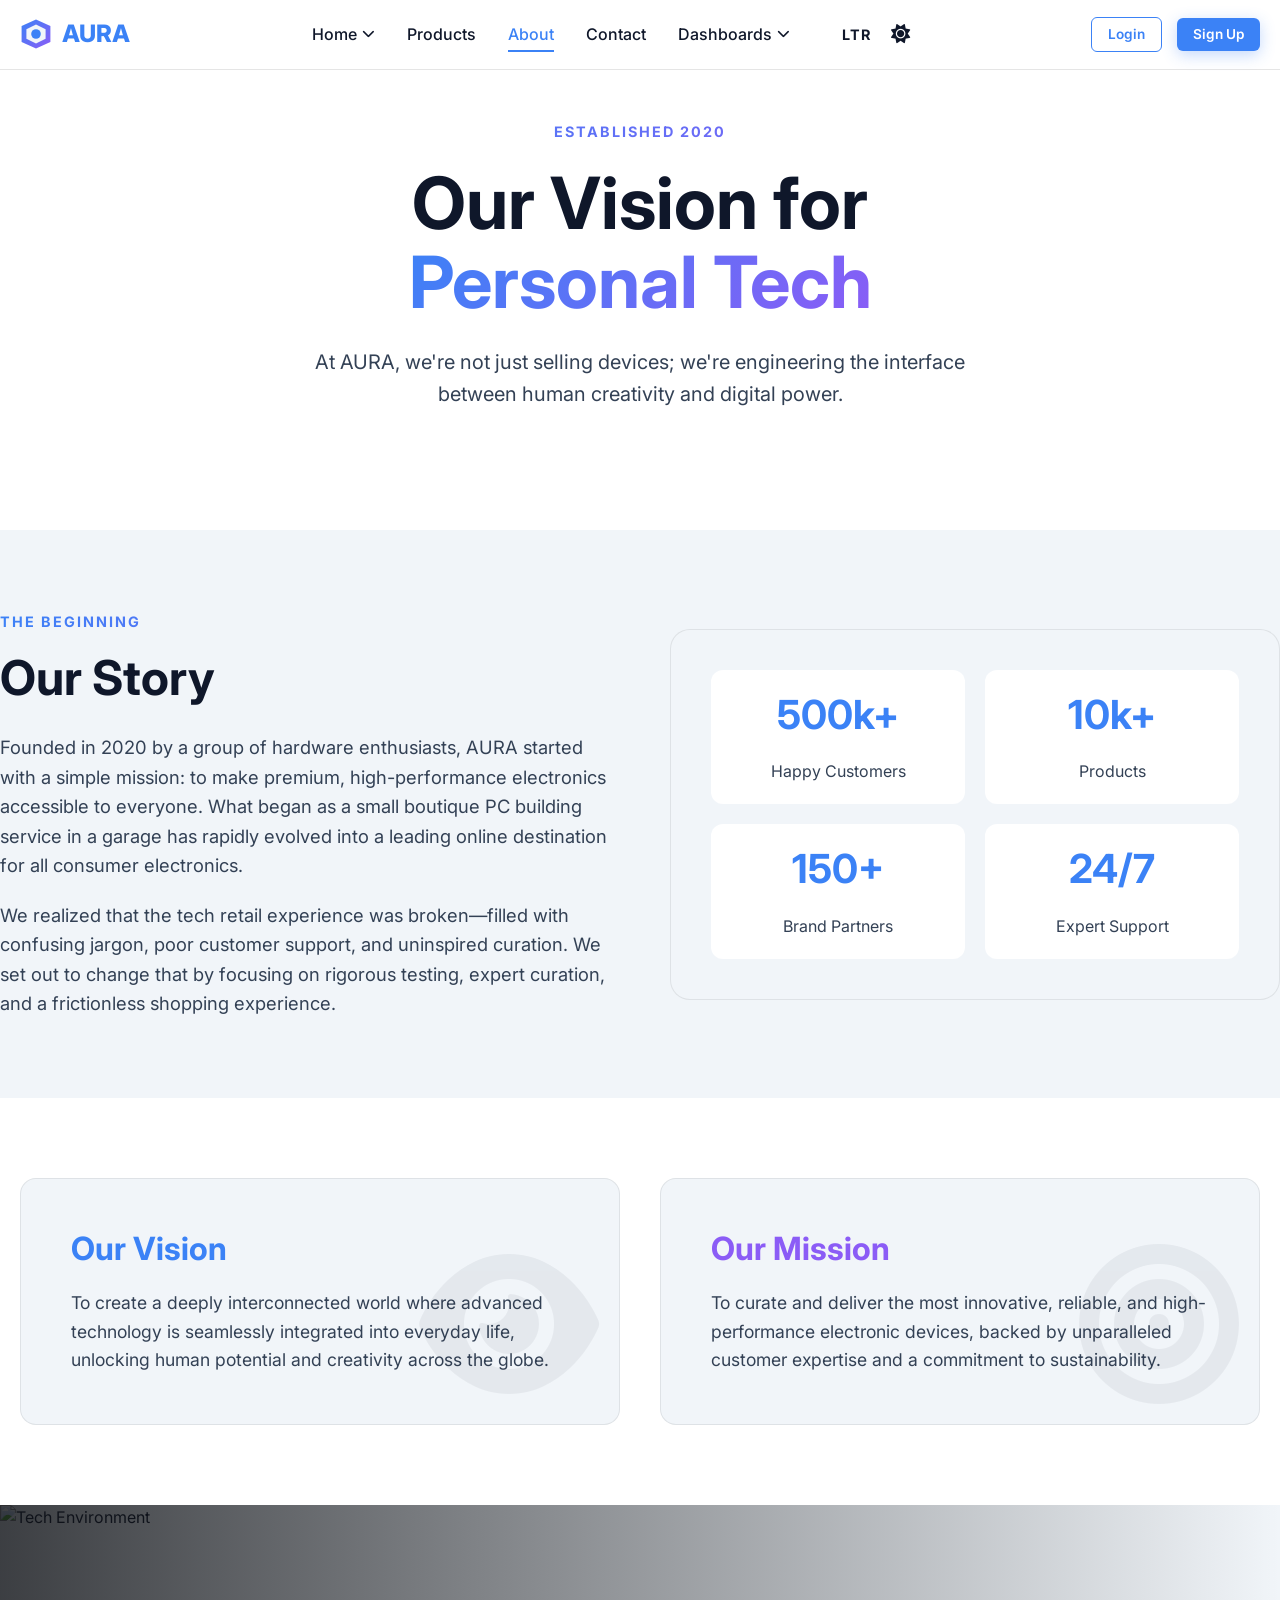
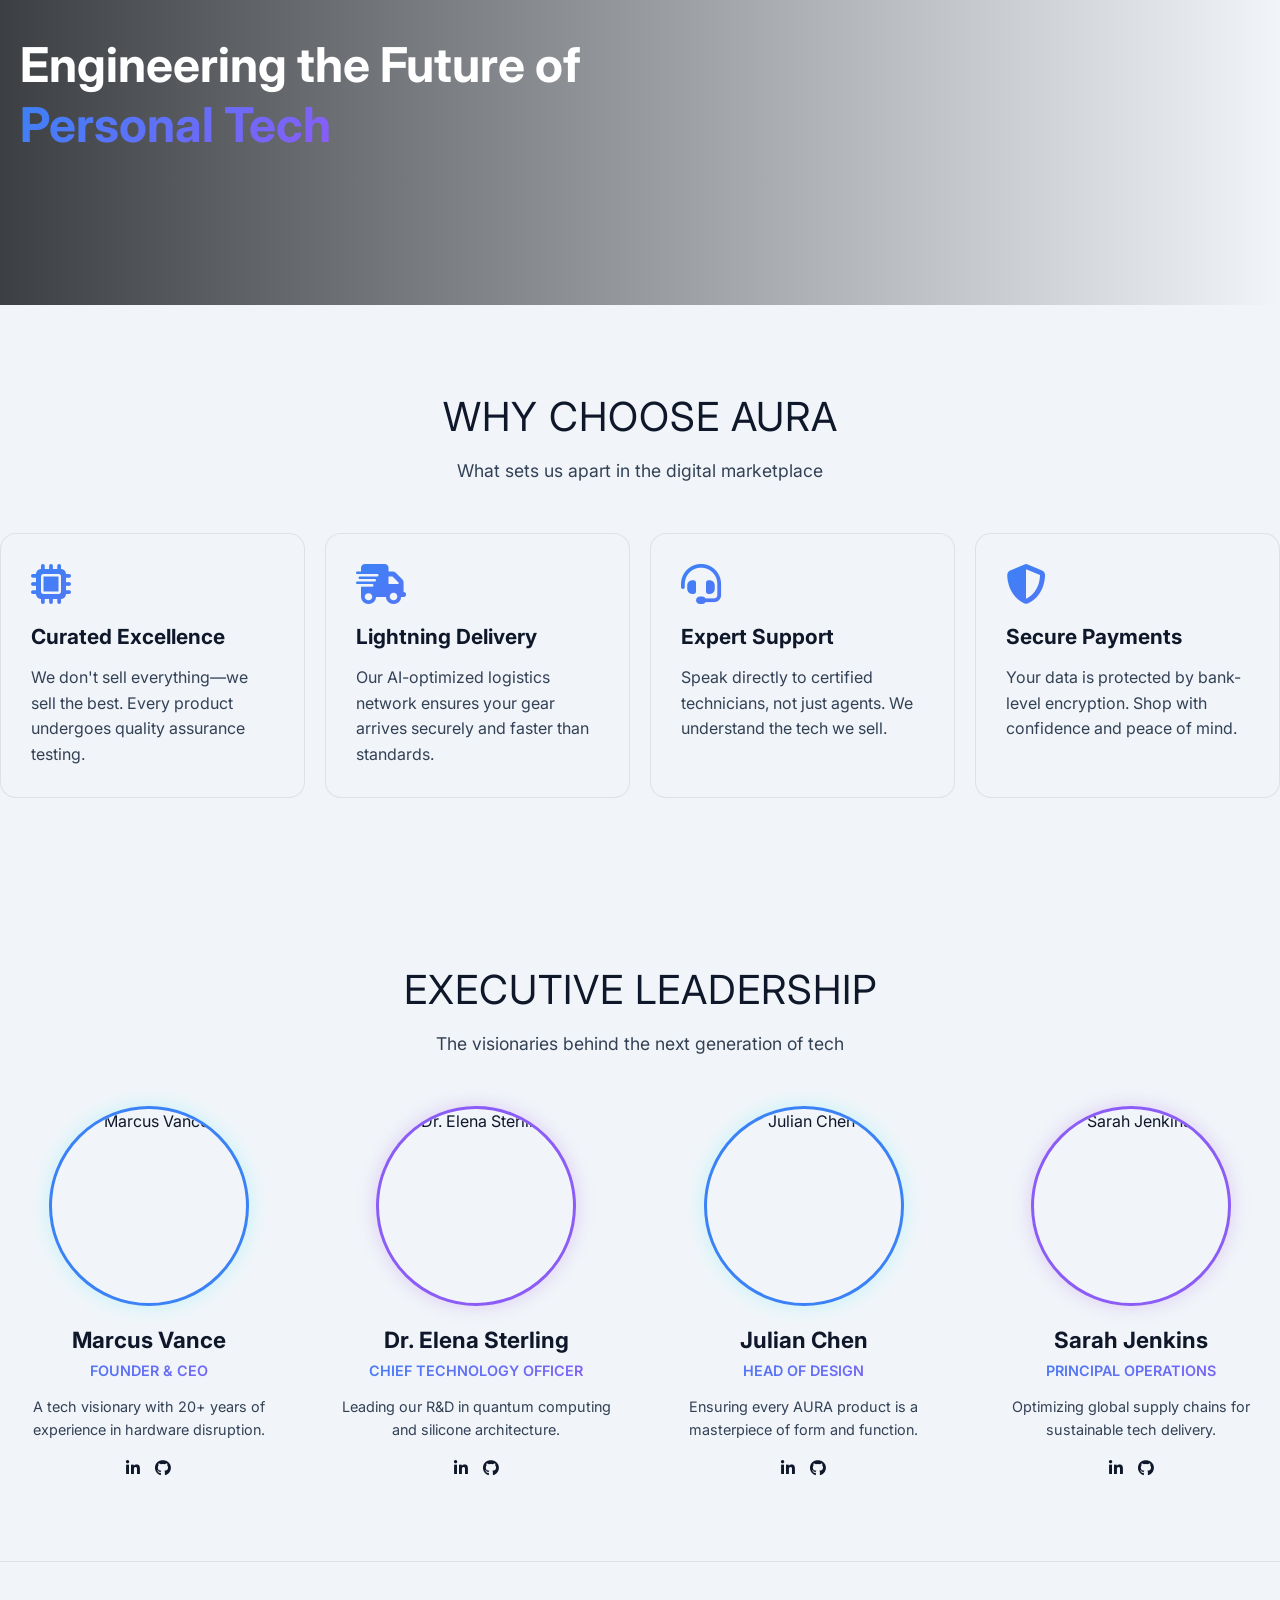
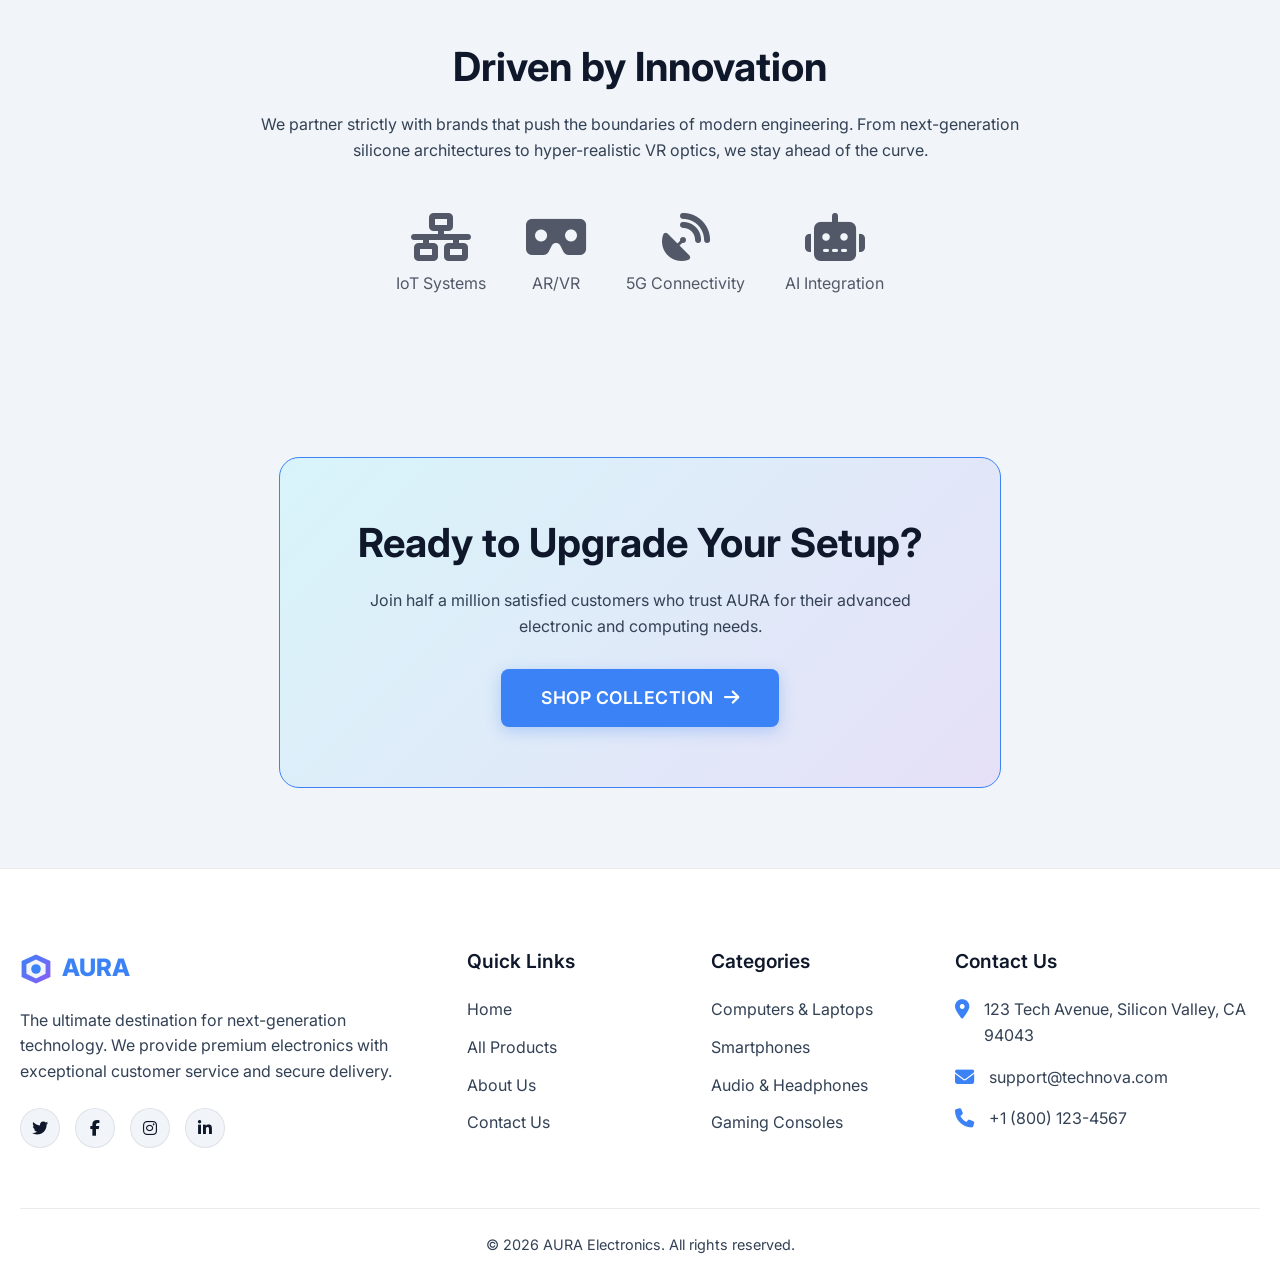
==== commit c9324935: "Update Electronics E-commerce project files" ====
--- a/about.html
+++ b/about.html
@@ -121,17 +121,17 @@
                         <a href="login.html" class="btn btn-outline btn-nav" style="width: 100%;">Login</a>
                         <a href="signup.html" class="btn btn-primary btn-nav" style="width: 100%;">Sign Up</a>
                     </div>
+
+                    <div class="nav-toggles">
+                        <button id="rtl-btn" class="nav-icon" title="Toggle RTL/LTR">
+                            <span id="rtl-label" style="font-size: 0.9rem; font-weight: 700; letter-spacing: 1px;">LTR</span>
+                        </button>
+                        <button id="theme-toggle" class="nav-icon" title="Toggle Dark/Light Mode">
+                            <i class="fa-solid fa-moon"></i>
+                        </button>
+                    </div>
                 </nav>
                 <div class="nav-icons">
-                    <button id="rtl-btn" class="nav-icon"
-                        style="background: none; border: none; cursor: pointer; color: var(--text-main);"
-                        title="Toggle RTL/LTR">
-                        <i class="fa-solid fa-globe"></i>
-                    </button>
-                    <button id="theme-toggle" class="nav-icon" title="Toggle Dark/Light Mode">
-        <i class="fa-solid fa-moon"></i>
-    </button>
-
                     <div class="hide-mobile" style="display: flex; gap: 15px; align-items: center;">
                         <a href="login.html" class="btn btn-outline btn-nav">Login</a>
                         <a href="signup.html" class="btn btn-primary btn-nav">Sign Up</a>
--- a/css/style.css
+++ b/css/style.css
@@ -413,6 +413,23 @@
   display: flex;
   gap: 15px; /* Slightly tighter gap for buttons */
   align-items: center;
+}
+
+.nav-toggles {
+  display: flex;
+  align-items: center;
+  gap: 20px;
+  margin-left: 20px;
+}
+
+@media (max-width: 768px) {
+  .nav-toggles {
+    width: 100%;
+    margin-top: 15px;
+    padding-top: 15px;
+    border-top: 1px solid var(--border-subtle);
+    margin-left: 0;
+  }
 }
 
 .hide-mobile {
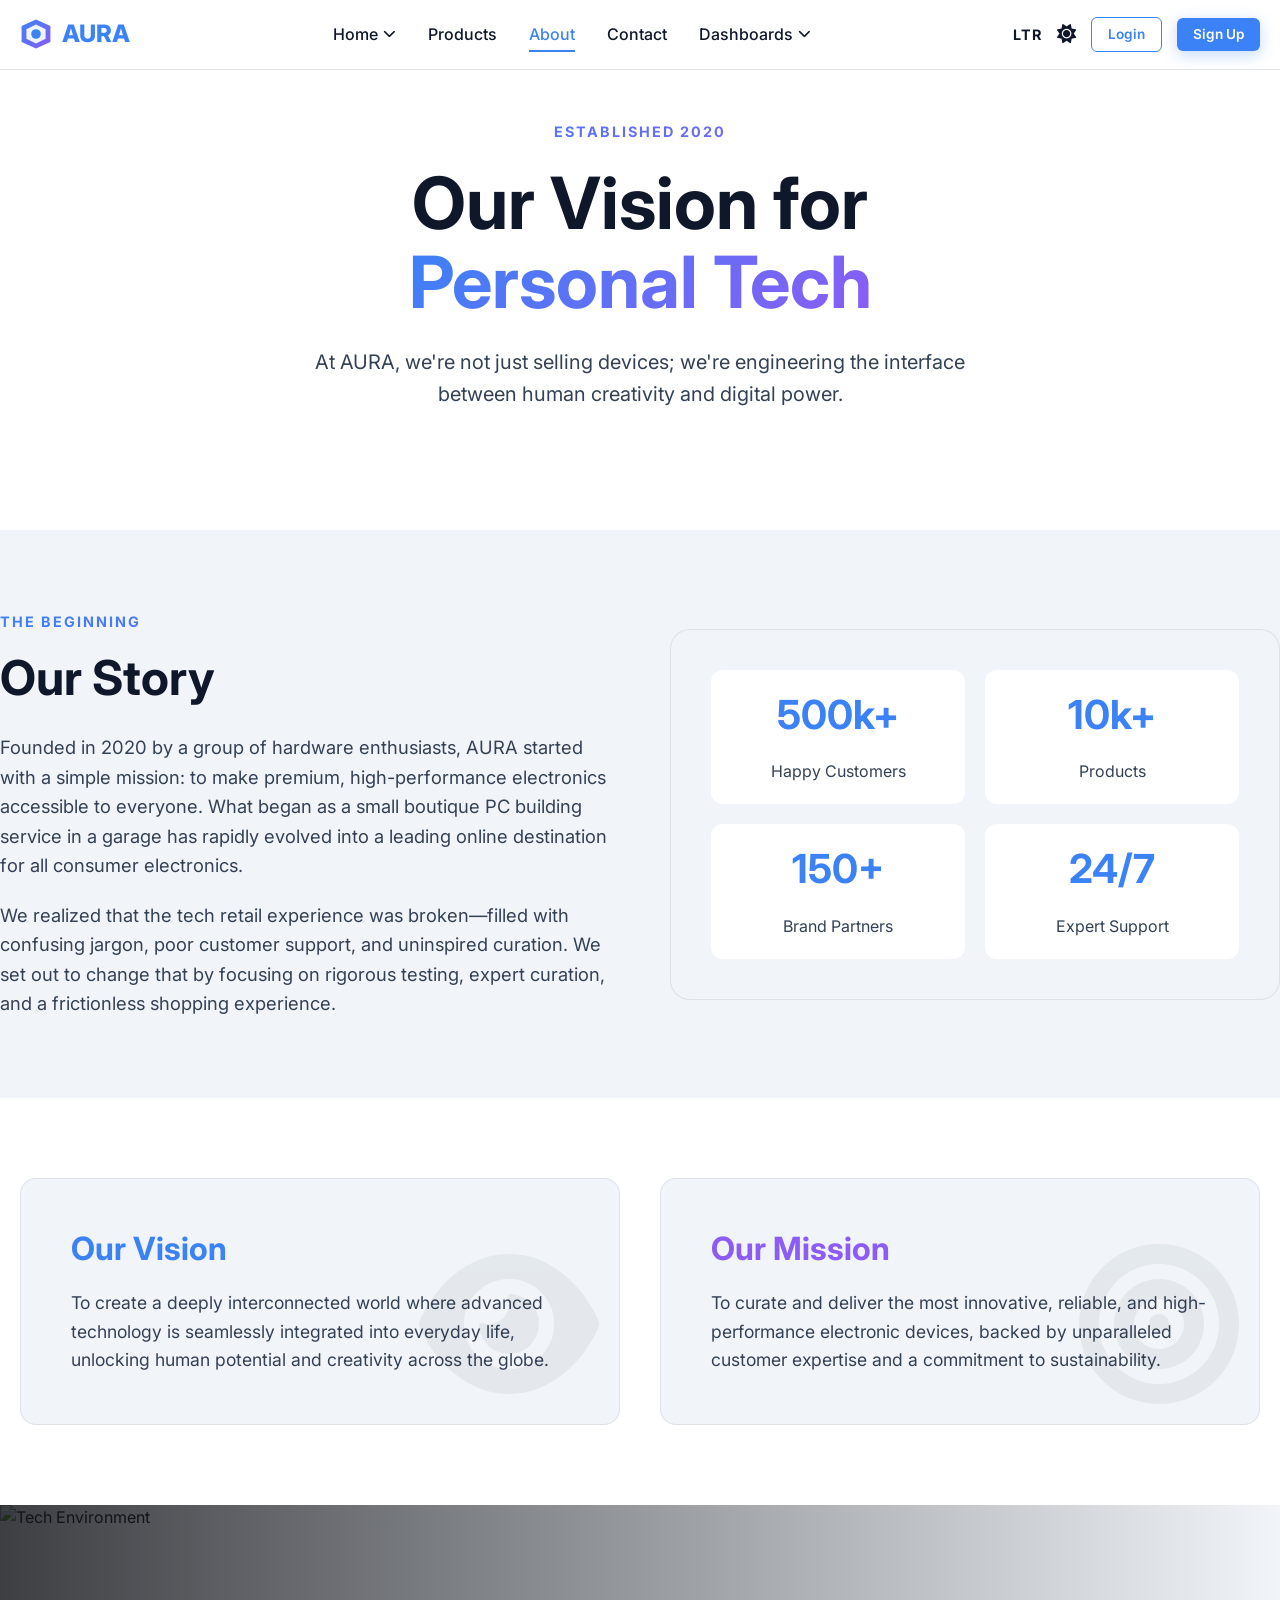
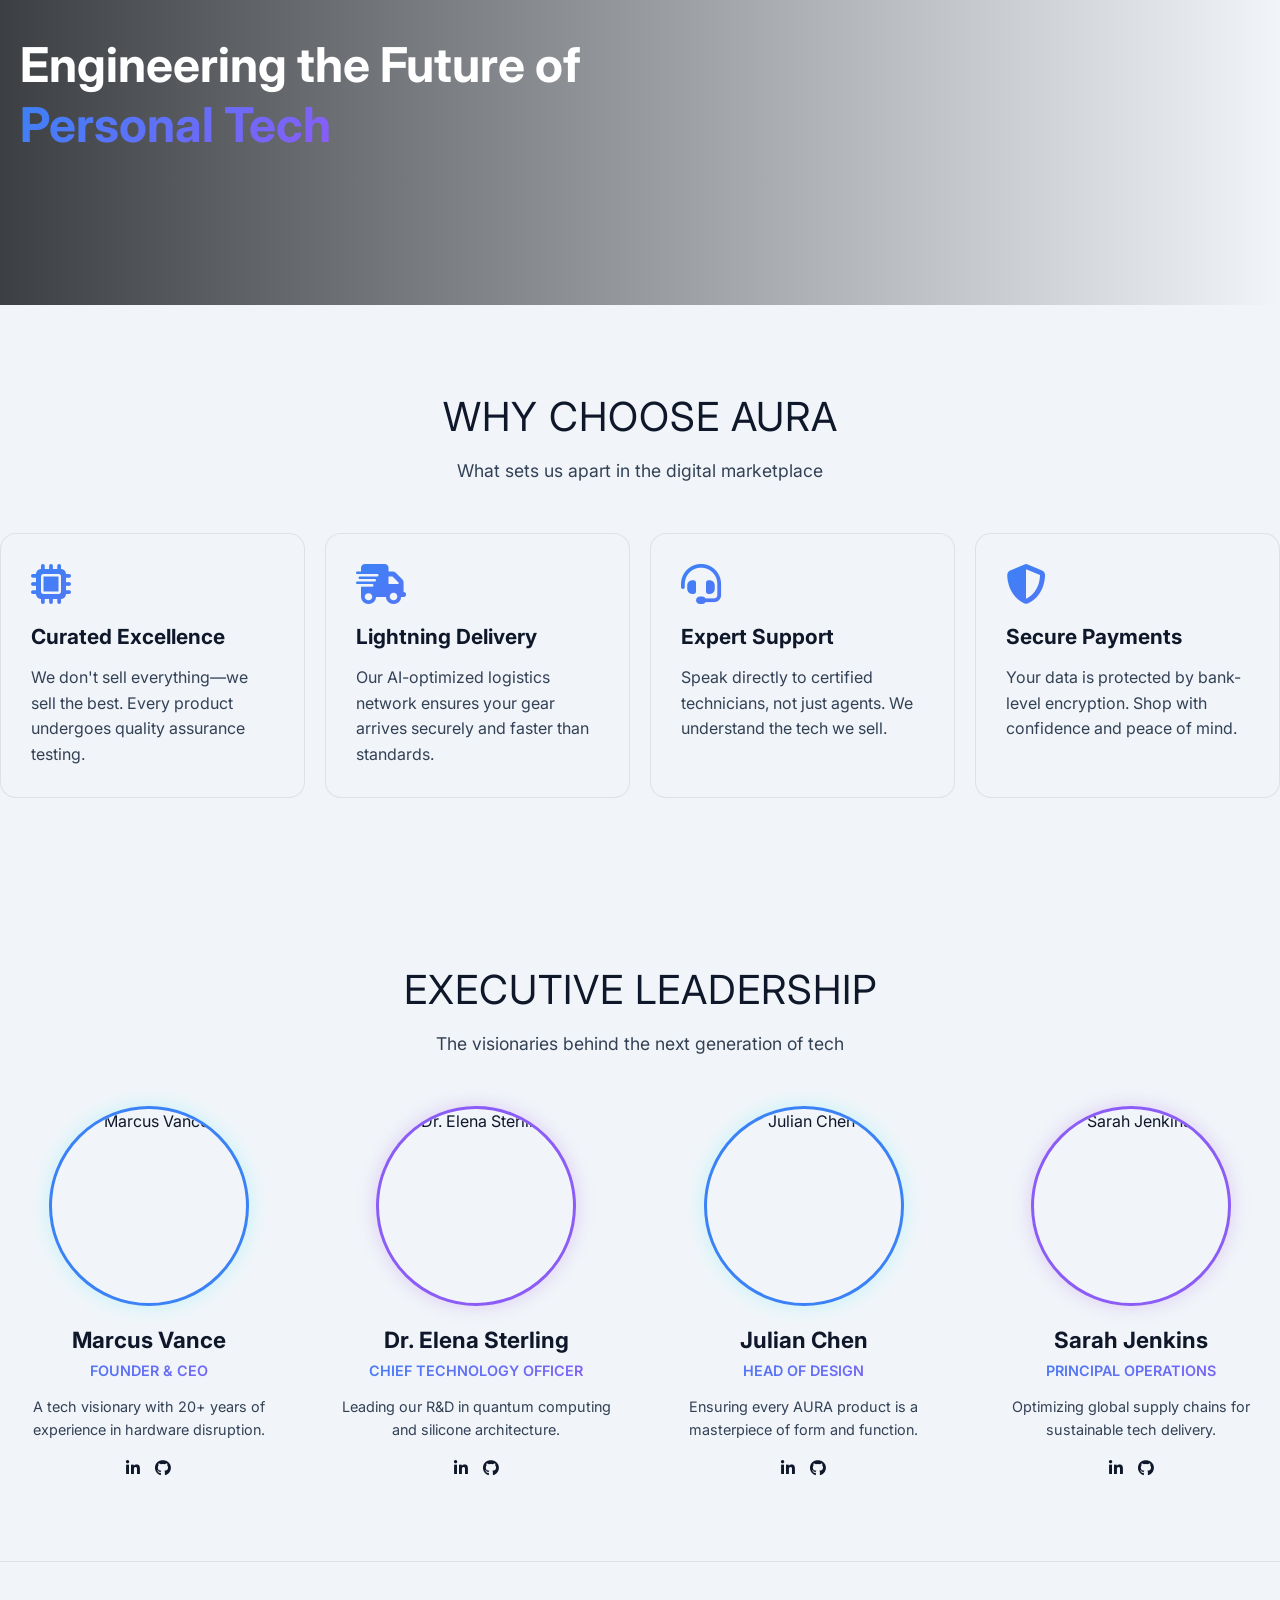
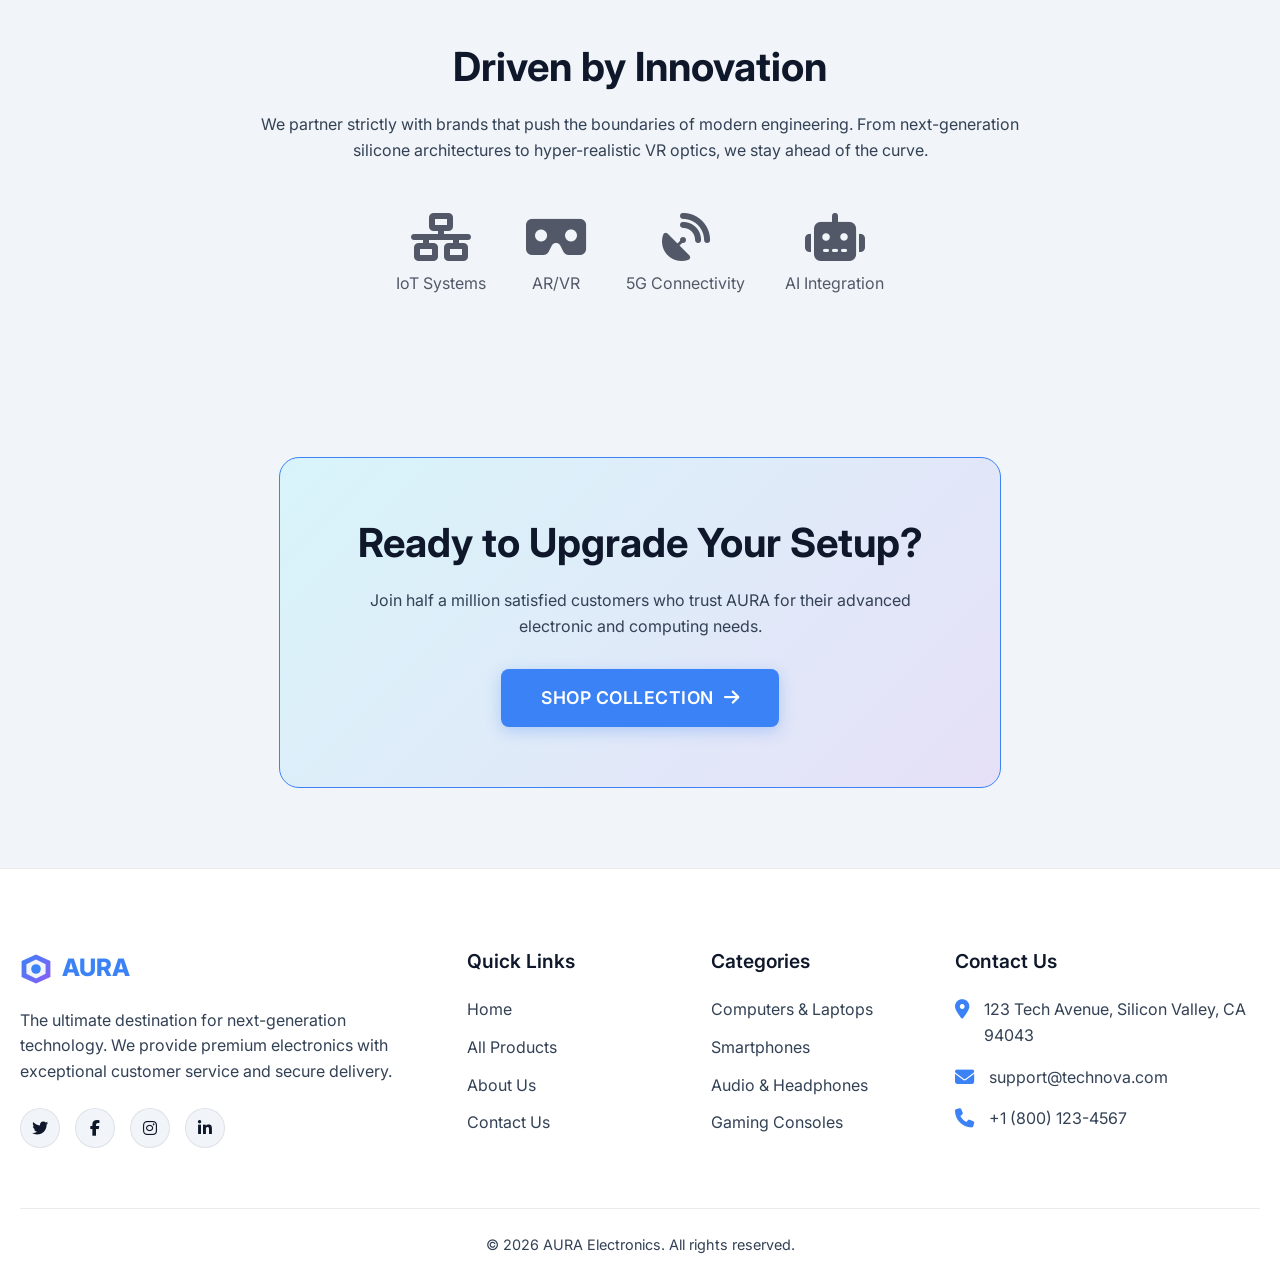
==== commit da813811: "Save workspace changes" ====
--- a/about.html
+++ b/about.html
@@ -121,7 +121,8 @@
                         <a href="login.html" class="btn btn-outline btn-nav" style="width: 100%;">Login</a>
                         <a href="signup.html" class="btn btn-primary btn-nav" style="width: 100%;">Sign Up</a>
                     </div>
-
+                </nav>
+                <div class="nav-icons">
                     <div class="nav-toggles">
                         <button id="rtl-btn" class="nav-icon" title="Toggle RTL/LTR">
                             <span id="rtl-label" style="font-size: 0.9rem; font-weight: 700; letter-spacing: 1px;">LTR</span>
@@ -130,8 +131,6 @@
                             <i class="fa-solid fa-moon"></i>
                         </button>
                     </div>
-                </nav>
-                <div class="nav-icons">
                     <div class="hide-mobile" style="display: flex; gap: 15px; align-items: center;">
                         <a href="login.html" class="btn btn-outline btn-nav">Login</a>
                         <a href="signup.html" class="btn btn-primary btn-nav">Sign Up</a>
@@ -276,7 +275,7 @@
                     <!-- Member 1: Founder -->
                     <div class="team-card" style="text-align: center;">
                         <div style="width: 200px; height: 200px; margin: 0 auto 20px; border-radius: 50%; overflow: hidden; border: 3px solid var(--primary-blue); box-shadow: 0 0 20px rgba(0, 240, 255, 0.2);">
-                            <img src="file:///Users/venkatragavn/.gemini/antigravity/brain/c1e89f75-7025-451e-896c-60e40c8e0412/ceo_marcus_vance_1775139511329.png" alt="Marcus Vance" style="width: 100%; height: 100%; object-fit: cover;">
+                            <img src="https://images.unsplash.com/photo-1560250097-0b93528c311a?q=80&w=400&auto=format&fit=crop" alt="Marcus Vance" style="width: 100%; height: 100%; object-fit: cover;">
                         </div>
                         <h4 style="font-size: 1.4rem; margin-bottom: 5px;">Marcus Vance</h4>
                         <p class="text-gradient" style="font-weight: 600; margin-bottom: 12px; font-size: 0.9rem; text-transform: uppercase;">Founder & CEO</p>
@@ -290,7 +289,7 @@
                     <!-- Member 2: CTO -->
                     <div class="team-card" style="text-align: center;">
                         <div style="width: 200px; height: 200px; margin: 0 auto 20px; border-radius: 50%; overflow: hidden; border: 3px solid var(--secondary-purple); box-shadow: 0 0 20px rgba(138, 43, 226, 0.2);">
-                            <img src="file:///Users/venkatragavn/.gemini/antigravity/brain/c1e89f75-7025-451e-896c-60e40c8e0412/cto_elena_sterling_portrait_1775139528900.png" alt="Dr. Elena Sterling" style="width: 100%; height: 100%; object-fit: cover;">
+                            <img src="https://images.unsplash.com/photo-1573496359142-b8d87734a5a2?q=80&w=400&auto=format&fit=crop" alt="Dr. Elena Sterling" style="width: 100%; height: 100%; object-fit: cover;">
                         </div>
                         <h4 style="font-size: 1.4rem; margin-bottom: 5px;">Dr. Elena Sterling</h4>
                         <p class="text-gradient" style="font-weight: 600; margin-bottom: 12px; font-size: 0.9rem; text-transform: uppercase;">Chief Technology Officer</p>
@@ -304,7 +303,7 @@
                     <!-- Member 3: Design -->
                     <div class="team-card" style="text-align: center;">
                         <div style="width: 200px; height: 200px; margin: 0 auto 20px; border-radius: 50%; overflow: hidden; border: 3px solid var(--primary-blue); box-shadow: 0 0 20px rgba(0, 240, 255, 0.2);">
-                            <img src="file:///Users/venkatragavn/.gemini/antigravity/brain/c1e89f75-7025-451e-896c-60e40c8e0412/head_of_design_julian_chen_portrait_1775139548751.png" alt="Julian Chen" style="width: 100%; height: 100%; object-fit: cover;">
+                            <img src="https://images.unsplash.com/photo-1472099645785-5658abf4ff4e?q=80&w=400&auto=format&fit=crop" alt="Julian Chen" style="width: 100%; height: 100%; object-fit: cover;">
                         </div>
                         <h4 style="font-size: 1.4rem; margin-bottom: 5px;">Julian Chen</h4>
                         <p class="text-gradient" style="font-weight: 600; margin-bottom: 12px; font-size: 0.9rem; text-transform: uppercase;">Head of Design</p>
@@ -318,7 +317,7 @@
                     <!-- Member 4: Strategy -->
                     <div class="team-card" style="text-align: center;">
                         <div style="width: 200px; height: 200px; margin: 0 auto 20px; border-radius: 50%; overflow: hidden; border: 3px solid var(--secondary-purple); box-shadow: 0 0 20px rgba(138, 43, 226, 0.2);">
-                            <img src="file:///Users/venkatragavn/.gemini/antigravity/brain/c1e89f75-7025-451e-896c-60e40c8e0412/cso_sarah_jenkins_portrait_1775139567579.png" alt="Sarah Jenkins" style="width: 100%; height: 100%; object-fit: cover;">
+                            <img src="https://images.unsplash.com/photo-1580489944761-15a19d654956?q=80&w=400&auto=format&fit=crop" alt="Sarah Jenkins" style="width: 100%; height: 100%; object-fit: cover;">
                         </div>
                         <h4 style="font-size: 1.4rem; margin-bottom: 5px;">Sarah Jenkins</h4>
                         <p class="text-gradient" style="font-weight: 600; margin-bottom: 12px; font-size: 0.9rem; text-transform: uppercase;">Principal Operations</p>
--- a/css/style.css
+++ b/css/style.css
@@ -314,27 +314,6 @@
   transform: translateY(-2px);
 }
 
-.btn-google {
-  background: #fff;
-  color: #1f2937;
-  border: none;
-}
-
-.btn-google:hover {
-  background: #f8fafc;
-  box-shadow: 0 4px 12px rgba(0, 0, 0, 0.1);
-}
-
-.btn-apple {
-  background: #000;
-  color: #fff;
-  border: 1px solid rgba(255, 255, 255, 0.1);
-}
-
-.btn-apple:hover {
-  background: #111;
-  border-color: rgba(255, 255, 255, 0.2);
-}
 
 /* ==========================================================================
    Components: Header / Navbar
@@ -418,18 +397,7 @@
 .nav-toggles {
   display: flex;
   align-items: center;
-  gap: 20px;
-  margin-left: 20px;
-}
-
-@media (max-width: 768px) {
-  .nav-toggles {
-    width: 100%;
-    margin-top: 15px;
-    padding-top: 15px;
-    border-top: 1px solid var(--border-subtle);
-    margin-left: 0;
-  }
+  gap: 15px;
 }
 
 .hide-mobile {
@@ -935,6 +903,32 @@
 
   .footer-top {
     grid-template-columns: 1fr 1fr;
+  }
+
+  /* Navigation Spacing Refinements to prevent alignment/squishing issues at 1024px */
+  .navbar .container {
+    padding-left: 20px !important;
+    padding-right: 20px !important;
+  }
+
+  .nav-links {
+    gap: 16px !important;
+  }
+
+  .nav-links a {
+    font-size: 0.95rem !important;
+  }
+
+  .nav-icons {
+    gap: 12px !important;
+  }
+
+  .nav-toggles {
+    gap: 10px !important;
+  }
+
+  .hide-mobile {
+    gap: 8px !important;
   }
 }
 
@@ -1024,6 +1018,25 @@
     left: 0;
   }
 
+  .sidebar-backdrop {
+    position: fixed;
+    top: 0;
+    left: 0;
+    width: 100vw;
+    height: 100vh;
+    background: rgba(0, 0, 0, 0.5);
+    backdrop-filter: blur(4px);
+    z-index: 999;
+    opacity: 0;
+    visibility: hidden;
+    transition: all var(--transition-normal);
+  }
+
+  .sidebar-backdrop.active {
+    opacity: 1;
+    visibility: visible;
+  }
+
   .dashboard-content {
     flex: 1;
   }
@@ -1354,6 +1367,16 @@
 .dropbtn {
   display: flex !important;
   align-items: center;
+}
+
+.dropbtn i {
+  margin-left: 5px !important;
+  margin-right: 0 !important;
+}
+
+html[dir="rtl"] .dropbtn i {
+  margin-left: 0 !important;
+  margin-right: 5px !important;
 }
 
 .dropdown-content {
@@ -1911,4 +1934,53 @@
   font-size: 1.1rem;
   color: var(--text-main);
   box-shadow: inset 0 2px 5px rgba(0, 0, 0, 0.3);
+}
+
+/* Brand Partners Styling */
+.brand-partners-container {
+  display: flex;
+  justify-content: space-around;
+  flex-wrap: wrap;
+  gap: 40px;
+  align-items: center;
+}
+
+.brand-partner-icon {
+  font-size: 3rem;
+  transition: transform var(--transition-fast), filter var(--transition-fast);
+}
+
+.brand-partner-icon:hover {
+  transform: scale(1.15);
+}
+
+.brand-partner-icon.apple {
+  color: var(--text-main);
+  opacity: 0.85;
+}
+.brand-partner-icon.windows {
+  color: #0078D7;
+}
+.brand-partner-icon.google {
+  color: #4285F4;
+}
+.brand-partner-icon.amazon {
+  color: #FF9900;
+}
+.brand-partner-icon.playstation {
+  color: #0037AE;
+}
+.brand-partner-icon.xbox {
+  color: #107C10;
+}
+
+/* Category Card Styling (Center Aligned Section) */
+.category-card-home {
+  transition: transform var(--transition-fast), border-color var(--transition-fast), box-shadow var(--transition-fast) !important;
+}
+
+.category-card-home:hover {
+  transform: translateY(-5px);
+  border-color: var(--primary-blue) !important;
+  box-shadow: var(--shadow-card) !important;
 }
